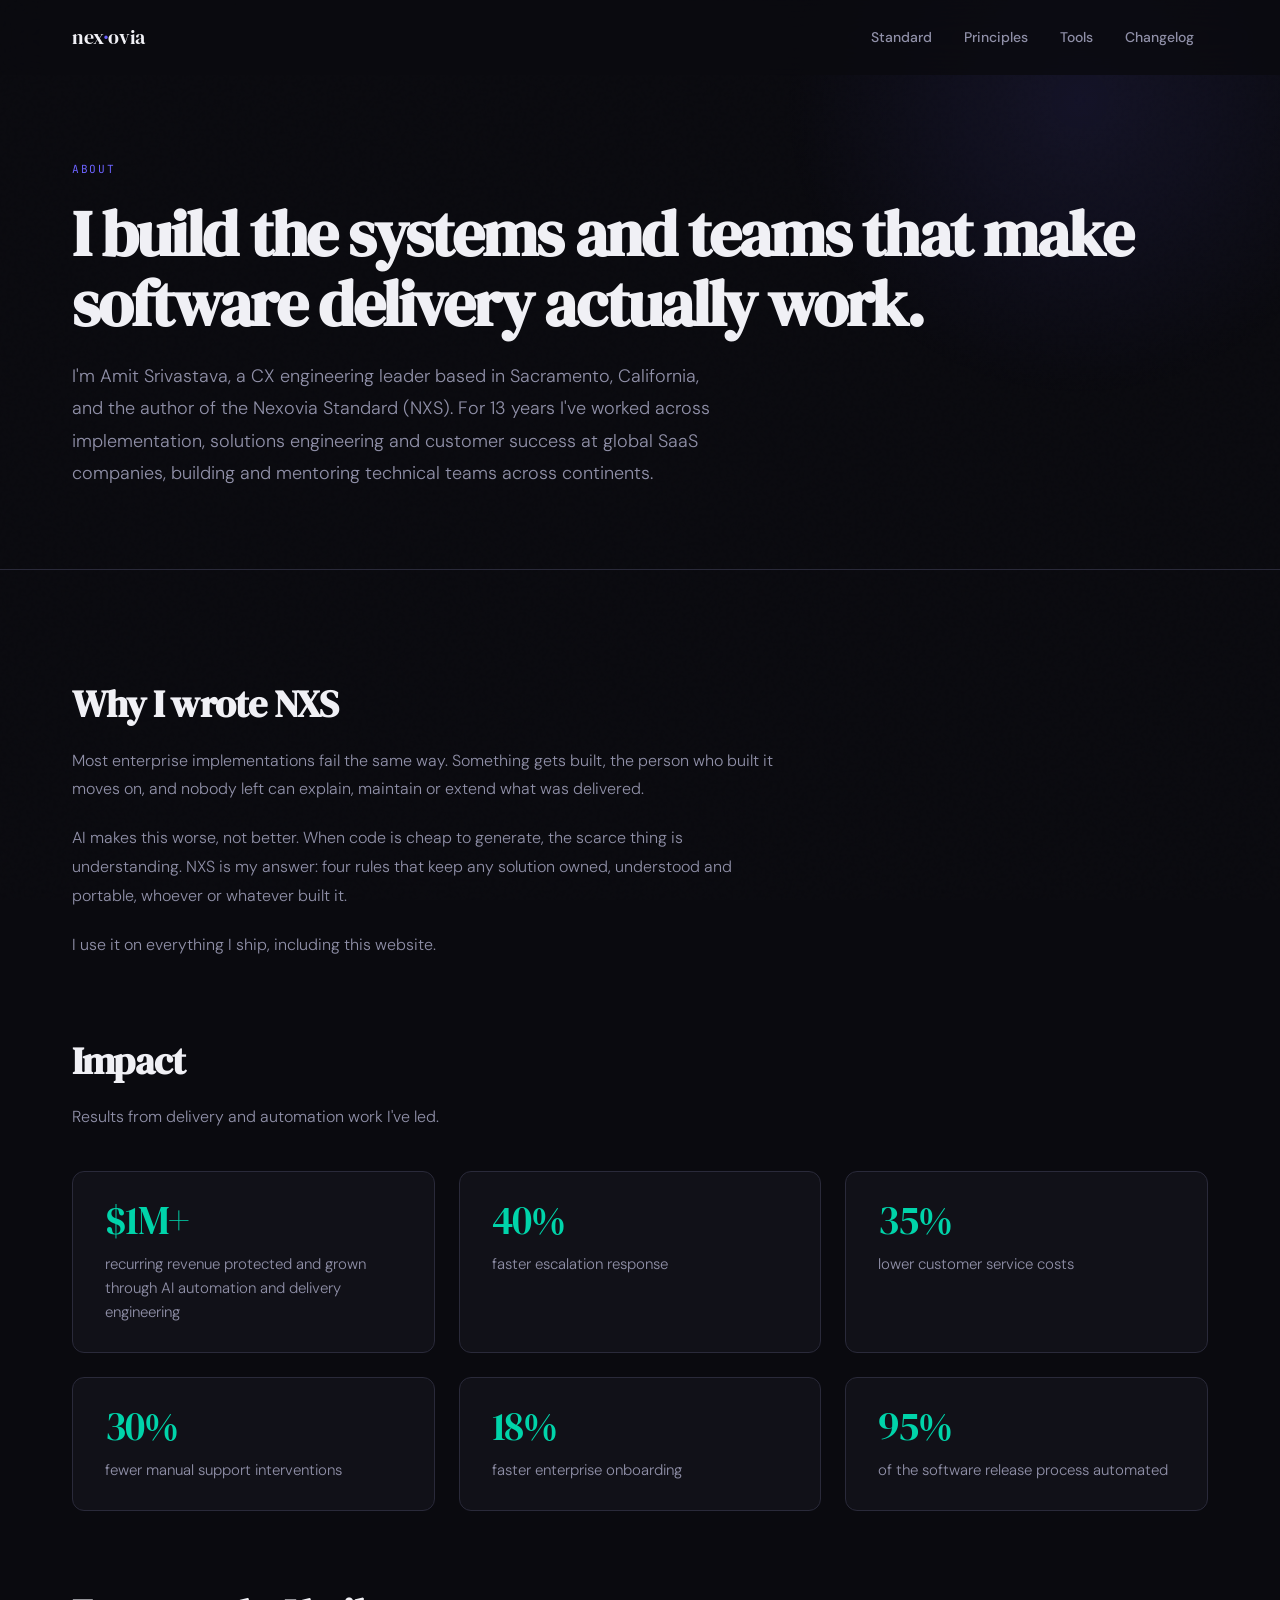
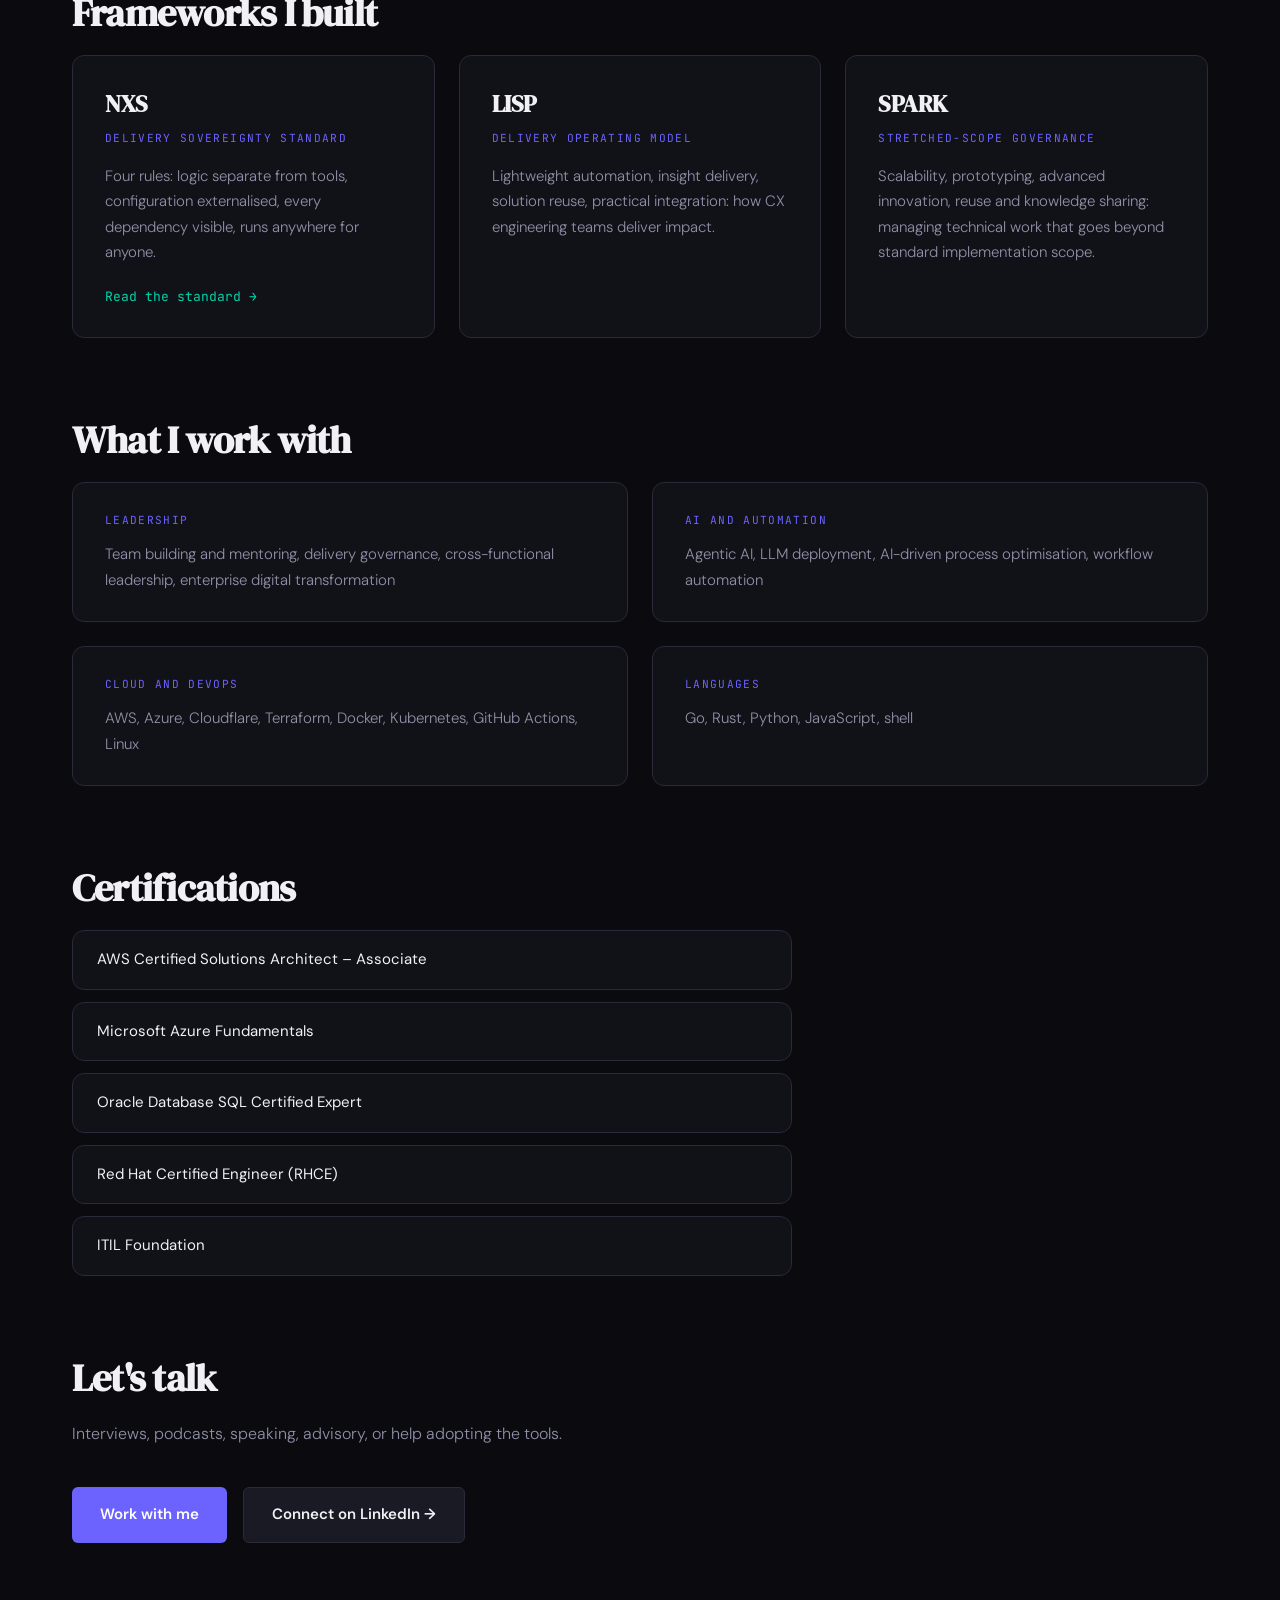
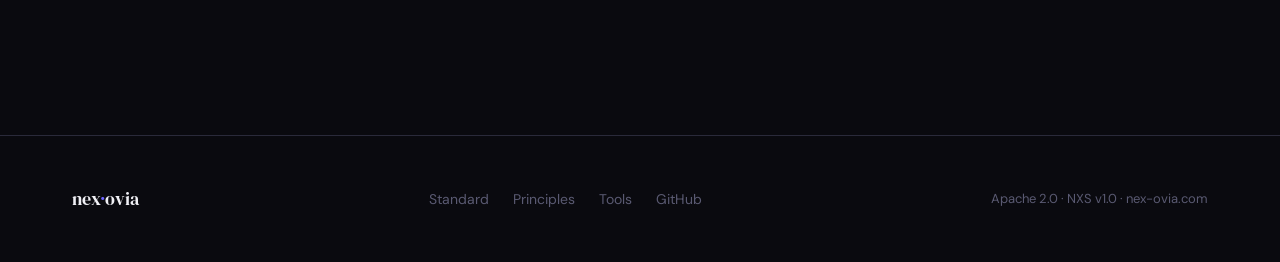
==== about/index.html @ f4bcc2b3 "site: add /about (story, impact, frameworks, skills, certifications)" ====
<!DOCTYPE html>
<html lang="en">
<head>
  <meta charset="UTF-8">
  <meta name="viewport" content="width=device-width, initial-scale=1.0">
  <title>About Amit Srivastava — Nexovia</title>
  <meta name="description" content="Amit Srivastava: CX engineering leader, author of the Nexovia Standard (NXS), building AI-driven delivery systems and open-source tools.">
  <link rel="preconnect" href="https://fonts.googleapis.com">
  <link href="https://fonts.googleapis.com/css2?family=DM+Serif+Display:ital@0;1&family=DM+Sans:opsz,wght@9..40,300;9..40,400;9..40,500;9..40,600&family=JetBrains+Mono:wght@400;500&display=swap" rel="stylesheet">
  <link rel="stylesheet" href="/site.css">
  <style>
    .about-prose {
      max-width: 720px;
      display: flex;
      flex-direction: column;
      gap: 1.25rem;
    }

    .about-prose p {
      color: var(--text-2);
      font-size: 1rem;
      line-height: 1.8;
      font-weight: 300;
    }

    .about-h2 {
      font-family: var(--font-display);
      font-size: clamp(1.75rem, 3vw, 2.5rem);
      letter-spacing: -0.02em;
      line-height: 1.15;
      margin-bottom: 1.25rem;
    }

    .about-note {
      color: var(--text-2);
      font-weight: 300;
      margin-bottom: 2.5rem;
    }

    .about-block {
      margin-bottom: 5rem;
    }

    .about-grid {
      display: grid;
      gap: 1.5rem;
    }

    .about-grid--3 { grid-template-columns: repeat(3, 1fr); }
    .about-grid--2 { grid-template-columns: repeat(2, 1fr); }

    .about-card {
      background: var(--surface);
      border: 1px solid var(--border);
      border-radius: var(--radius);
      padding: 1.75rem 2rem;
      transition: border-color 0.3s, transform 0.3s var(--ease);
    }

    .about-card:hover {
      transform: translateY(-3px);
      border-color: rgba(0, 212, 170, 0.5);
    }

    .about-stat-number {
      font-family: var(--font-display);
      font-size: 2.5rem;
      letter-spacing: -0.03em;
      color: var(--accent-2);
      line-height: 1;
      margin-bottom: 0.75rem;
    }

    .about-stat-label {
      color: var(--text-2);
      font-size: 0.9375rem;
      font-weight: 300;
      line-height: 1.6;
    }

    .about-card-name {
      font-family: var(--font-display);
      font-size: 1.5rem;
      letter-spacing: -0.02em;
      margin-bottom: 0.25rem;
    }

    .about-card-sub {
      font-family: var(--font-mono);
      font-size: 0.7rem;
      letter-spacing: 0.12em;
      text-transform: uppercase;
      color: var(--accent);
      margin-bottom: 1rem;
    }

    .about-card-body {
      color: var(--text-2);
      font-size: 0.9375rem;
      line-height: 1.7;
      font-weight: 300;
      margin-bottom: 1rem;
    }

    .about-card-link {
      font-family: var(--font-mono);
      font-size: 0.8125rem;
      color: var(--accent-2);
      text-decoration: none;
    }

    .about-card-link:hover { text-decoration: underline; }

    .about-skill-group {
      font-family: var(--font-mono);
      font-size: 0.7rem;
      letter-spacing: 0.12em;
      text-transform: uppercase;
      color: var(--accent);
      margin-bottom: 0.75rem;
    }

    .about-skill-items {
      color: var(--text-2);
      font-size: 0.9375rem;
      line-height: 1.7;
      font-weight: 300;
    }

    .about-certs {
      list-style: none;
      display: flex;
      flex-direction: column;
      gap: 0.75rem;
      max-width: 720px;
    }

    .about-certs li {
      background: var(--surface);
      border: 1px solid var(--border);
      border-radius: var(--radius);
      padding: 1rem 1.5rem;
      color: var(--text);
      font-size: 0.9375rem;
      font-weight: 400;
    }

    .about-cta-actions {
      display: flex;
      flex-wrap: wrap;
      gap: 1rem;
      margin-top: 2rem;
    }

    @media (max-width: 720px) {
      .about-grid--3,
      .about-grid--2 { grid-template-columns: 1fr; }
      .about-block { margin-bottom: 3.5rem; }
    }
  </style>
</head>
<body>
  <div id="nav-placeholder"></div>

  <div class="page-hero">
    <div class="page-hero-glow"></div>
    <div class="container">
      <p class="section-label animate-hero">About</p>
      <h1 class="animate-hero delay-1">I build the systems and teams that make software delivery actually work.</h1>
      <p class="page-hero-sub animate-hero delay-2">I'm Amit Srivastava, a CX engineering leader based in Sacramento, California, and the author of the Nexovia Standard (NXS). For 13 years I've worked across implementation, solutions engineering and customer success at global SaaS companies, building and mentoring technical teams across continents.</p>
    </div>
  </div>

  <section>
    <div class="container">

      <div class="about-block reveal">
        <h2 class="about-h2">Why I wrote NXS</h2>
        <div class="about-prose">
          <p>Most enterprise implementations fail the same way. Something gets built, the person who built it moves on, and nobody left can explain, maintain or extend what was delivered.</p>
          <p>AI makes this worse, not better. When code is cheap to generate, the scarce thing is understanding. NXS is my answer: four rules that keep any solution owned, understood and portable, whoever or whatever built it.</p>
          <p>I use it on everything I ship, including this website.</p>
        </div>
      </div>

      <div class="about-block">
        <h2 class="about-h2 reveal">Impact</h2>
        <p class="about-note reveal">Results from delivery and automation work I've led.</p>
        <div class="about-grid about-grid--3">
          <div class="about-card reveal">
            <div class="about-stat-number">$1M+</div>
            <p class="about-stat-label">recurring revenue protected and grown through AI automation and delivery engineering</p>
          </div>
          <div class="about-card reveal">
            <div class="about-stat-number">40%</div>
            <p class="about-stat-label">faster escalation response</p>
          </div>
          <div class="about-card reveal">
            <div class="about-stat-number">35%</div>
            <p class="about-stat-label">lower customer service costs</p>
          </div>
          <div class="about-card reveal">
            <div class="about-stat-number">30%</div>
            <p class="about-stat-label">fewer manual support interventions</p>
          </div>
          <div class="about-card reveal">
            <div class="about-stat-number">18%</div>
            <p class="about-stat-label">faster enterprise onboarding</p>
          </div>
          <div class="about-card reveal">
            <div class="about-stat-number">95%</div>
            <p class="about-stat-label">of the software release process automated</p>
          </div>
        </div>
      </div>

      <div class="about-block">
        <h2 class="about-h2 reveal">Frameworks I built</h2>
        <div class="about-grid about-grid--3">
          <div class="about-card reveal">
            <h3 class="about-card-name">NXS</h3>
            <p class="about-card-sub">Delivery sovereignty standard</p>
            <p class="about-card-body">Four rules: logic separate from tools, configuration externalised, every dependency visible, runs anywhere for anyone.</p>
            <a href="/standard" class="about-card-link">Read the standard →</a>
          </div>
          <div class="about-card reveal">
            <h3 class="about-card-name">LISP</h3>
            <p class="about-card-sub">Delivery operating model</p>
            <p class="about-card-body">Lightweight automation, insight delivery, solution reuse, practical integration: how CX engineering teams deliver impact.</p>
          </div>
          <div class="about-card reveal">
            <h3 class="about-card-name">SPARK</h3>
            <p class="about-card-sub">Stretched-scope governance</p>
            <p class="about-card-body">Scalability, prototyping, advanced innovation, reuse and knowledge sharing: managing technical work that goes beyond standard implementation scope.</p>
          </div>
        </div>
      </div>

      <div class="about-block">
        <h2 class="about-h2 reveal">What I work with</h2>
        <div class="about-grid about-grid--2">
          <div class="about-card reveal">
            <p class="about-skill-group">Leadership</p>
            <p class="about-skill-items">Team building and mentoring, delivery governance, cross-functional leadership, enterprise digital transformation</p>
          </div>
          <div class="about-card reveal">
            <p class="about-skill-group">AI and automation</p>
            <p class="about-skill-items">Agentic AI, LLM deployment, AI-driven process optimisation, workflow automation</p>
          </div>
          <div class="about-card reveal">
            <p class="about-skill-group">Cloud and DevOps</p>
            <p class="about-skill-items">AWS, Azure, Cloudflare, Terraform, Docker, Kubernetes, GitHub Actions, Linux</p>
          </div>
          <div class="about-card reveal">
            <p class="about-skill-group">Languages</p>
            <p class="about-skill-items">Go, Rust, Python, JavaScript, shell</p>
          </div>
        </div>
      </div>

      <div class="about-block">
        <h2 class="about-h2 reveal">Certifications</h2>
        <ul class="about-certs reveal">
          <li>AWS Certified Solutions Architect – Associate</li>
          <li>Microsoft Azure Fundamentals</li>
          <li>Oracle Database SQL Certified Expert</li>
          <li>Red Hat Certified Engineer (RHCE)</li>
          <li>ITIL Foundation</li>
        </ul>
      </div>

      <div class="about-block reveal">
        <h2 class="about-h2">Let's talk</h2>
        <p class="about-note">Interviews, podcasts, speaking, advisory, or help adopting the tools.</p>
        <div class="about-cta-actions">
          <a href="/work-with-me" class="btn btn-primary">Work with me</a>
          <a href="https://www.linkedin.com/in/srivastava-ami" class="btn btn-secondary" rel="noopener noreferrer" target="_blank">Connect on LinkedIn →</a>
        </div>
      </div>

    </div>
  </section>

  <div id="footer-placeholder"></div>
  <script src="/shared.js"></script>
</body>
</html>
---- site.css ----
/* site.css — generated from theme/theme.toml by build_css node */

:root {
  --bg:             #0a0a0f;
  --surface:        #111118;
  --surface-raised: #1a1a24;
  --border:         #2a2a3a;
  --accent:         #6c63ff;
  --accent-2:       #00d4aa;
  --accent-warm:    #ff6b6b;
  --text:           #f0f0f5;
  --text-2:         #9090a8;
  --text-muted:     #5a5a72;
  --font-display:   'DM Serif Display', Georgia, serif;
  --font-body:      'DM Sans', system-ui, sans-serif;
  --font-mono:      'JetBrains Mono', monospace;
  --ease:           cubic-bezier(0.16, 1, 0.3, 1);
  --section:        7rem;
  --radius:         0.75rem;
  --radius-sm:      0.375rem;
}

*, *::before, *::after { box-sizing: border-box; margin: 0; padding: 0; }
html { scroll-behavior: smooth; }

body {
  background: var(--bg);
  color: var(--text);
  font-family: var(--font-body);
  font-size: 1rem;
  line-height: 1.7;
  overflow-x: hidden;
}

body::before {
  content: '';
  position: fixed;
  inset: 0;
  background-image: url("data:image/svg+xml,%3Csvg viewBox='0 0 256 256' xmlns='http://www.w3.org/2000/svg'%3E%3Cfilter id='noise'%3E%3CfeTurbulence type='fractalNoise' baseFrequency='0.9' numOctaves='4' stitchTiles='stitch'/%3E%3C/filter%3E%3Crect width='100%25' height='100%25' filter='url(%23noise)' opacity='0.035'/%3E%3C/svg%3E");
  pointer-events: none;
  z-index: 0;
  opacity: 0.4;
}

.container { max-width: 1200px; margin: 0 auto; padding: 0 2rem; position: relative; z-index: 1; }

/* Nav */
nav {
  position: fixed; top: 0; left: 0; right: 0; z-index: 100;
  padding: 1.25rem 0;
  background: rgba(10, 10, 15, 0.8);
  backdrop-filter: blur(20px);
  border-bottom: 1px solid transparent;
  transition: border-color 0.3s var(--ease);
}
nav.scrolled { border-color: var(--border); }
nav .container { display: flex; align-items: center; justify-content: space-between; gap: 2rem; }
.nav-logo { font-family: var(--font-display); font-size: 1.25rem; color: var(--text); text-decoration: none; letter-spacing: -0.02em; }
.nav-logo span { color: var(--accent); }
.nav-links { display: flex; align-items: center; gap: 0.25rem; list-style: none; }
.nav-links a { color: var(--text-2); text-decoration: none; font-size: 0.875rem; font-weight: 500; padding: 0.5rem 0.875rem; border-radius: var(--radius-sm); transition: color 0.2s, background 0.2s; }
.nav-links a:hover { color: var(--text); background: var(--surface-raised); }
.nav-links .highlight a { color: var(--bg); background: var(--accent); font-weight: 600; }
.nav-links .highlight a:hover { background: #7d75ff; color: var(--bg); }
.nav-links .active a { color: var(--accent); }

/* Page hero */
.page-hero {
  padding: 10rem 0 5rem;
  border-bottom: 1px solid var(--border);
  position: relative;
  overflow: hidden;
}
.page-hero-glow {
  position: absolute;
  width: 600px; height: 600px; border-radius: 50%;
  background: radial-gradient(circle, rgba(108, 99, 255, 0.1) 0%, transparent 70%);
  top: -200px; right: -100px; pointer-events: none;
}
.page-eyebrow {
  display: inline-flex; align-items: center; gap: 0.5rem;
  font-family: var(--font-mono); font-size: 0.75rem; color: var(--accent-2);
  letter-spacing: 0.1em; text-transform: uppercase; margin-bottom: 1.5rem;
  padding: 0.375rem 0.875rem; border: 1px solid rgba(0, 212, 170, 0.2);
  border-radius: 100px; background: rgba(0, 212, 170, 0.05);
}
.page-hero h1 { font-family: var(--font-display); font-size: clamp(2.5rem, 5vw, 4rem); line-height: 1.1; letter-spacing: -0.03em; margin-bottom: 1.25rem; }
.page-hero-sub { font-size: 1.125rem; color: var(--text-2); max-width: 640px; line-height: 1.8; font-weight: 300; }

/* Sections */
section { padding: var(--section) 0; position: relative; }
.section-label { font-family: var(--font-mono); font-size: 0.7rem; letter-spacing: 0.15em; text-transform: uppercase; color: var(--accent); margin-bottom: 1.25rem; }
.section-title { font-family: var(--font-display); font-size: clamp(2rem, 4vw, 3rem); line-height: 1.15; letter-spacing: -0.02em; margin-bottom: 1.5rem; }
.section-body { color: var(--text-2); font-size: 1.0625rem; max-width: 680px; line-height: 1.8; font-weight: 300; }

/* Buttons */
.btn { display: inline-flex; align-items: center; gap: 0.5rem; padding: 0.875rem 1.75rem; border-radius: var(--radius-sm); font-weight: 600; font-size: 0.9375rem; text-decoration: none; transition: all 0.2s var(--ease); cursor: pointer; border: none; }
.btn-primary { background: var(--accent); color: #fff; }
.btn-primary:hover { background: #7d75ff; transform: translateY(-2px); box-shadow: 0 8px 24px rgba(108, 99, 255, 0.35); }
.btn-secondary { background: var(--surface-raised); color: var(--text); border: 1px solid var(--border); }
.btn-secondary:hover { border-color: var(--accent); color: var(--accent); transform: translateY(-2px); }

/* Cards */
.card { background: var(--surface); border: 1px solid var(--border); border-radius: var(--radius); padding: 2.5rem; transition: border-color 0.3s, transform 0.3s var(--ease); }
.card:hover { border-color: rgba(108, 99, 255, 0.4); transform: translateY(-3px); }
.card-label { font-family: var(--font-mono); font-size: 0.65rem; letter-spacing: 0.15em; text-transform: uppercase; color: var(--accent); margin-bottom: 1rem; display: block; }
.card-title { font-family: var(--font-display); font-size: 1.375rem; margin-bottom: 0.875rem; letter-spacing: -0.01em; }
.card-body { color: var(--text-2); font-size: 0.9375rem; line-height: 1.75; font-weight: 300; }

/* Code blocks */
.code-block { background: #0d0d14; border: 1px solid var(--border); border-radius: var(--radius-sm); padding: 1.25rem 1.5rem; margin-top: 1rem; overflow-x: auto; }
.code-label { font-family: var(--font-mono); font-size: 0.65rem; letter-spacing: 0.12em; text-transform: uppercase; margin-bottom: 0.75rem; }
.code-label.wrong { color: var(--accent-warm); }
.code-label.right { color: var(--accent-2); }
.code-block code { font-family: var(--font-mono); font-size: 0.8125rem; line-height: 1.7; color: var(--text-2); white-space: pre; }

/* Status badges */
.status { display: inline-flex; align-items: center; gap: 0.375rem; font-family: var(--font-mono); font-size: 0.65rem; letter-spacing: 0.1em; text-transform: uppercase; padding: 0.3rem 0.75rem; border-radius: 100px; }
.status-available { background: rgba(0, 212, 170, 0.1); color: var(--accent-2); border: 1px solid rgba(0, 212, 170, 0.25); }
.status-available::before { content: '●'; font-size: 0.5rem; }
.status-development { background: rgba(108, 99, 255, 0.1); color: var(--accent); border: 1px solid rgba(108, 99, 255, 0.25); }
.status-development::before { content: '●'; font-size: 0.5rem; animation: blink 1.5s ease infinite; }
.status-planned { background: rgba(90, 90, 114, 0.2); color: var(--text-muted); border: 1px solid var(--border); }
.status-planned::before { content: '○'; font-size: 0.5rem; }
@keyframes blink { 0%, 100% { opacity: 1; } 50% { opacity: 0.3; } }

/* Footer */
footer { border-top: 1px solid var(--border); padding: 3rem 0; }
.footer-inner { display: flex; align-items: center; justify-content: space-between; gap: 2rem; flex-wrap: wrap; }
.footer-logo { font-family: var(--font-display); font-size: 1.125rem; color: var(--text); }
.footer-logo span { color: var(--accent); }
.footer-links { display: flex; gap: 1.5rem; list-style: none; }
.footer-links a { color: var(--text-muted); text-decoration: none; font-size: 0.875rem; transition: color 0.2s; }
.footer-links a:hover { color: var(--text); }
.footer-copy { color: var(--text-muted); font-size: 0.8125rem; }

/* Animations */
@keyframes fadeUp { from { opacity: 0; transform: translateY(24px); } to { opacity: 1; transform: translateY(0); } }
@keyframes fadeIn { from { opacity: 0; } to { opacity: 1; } }
.reveal { opacity: 0; transform: translateY(20px); transition: opacity 0.7s var(--ease), transform 0.7s var(--ease); }
.reveal.visible { opacity: 1; transform: translateY(0); }
.animate-hero { animation: fadeUp 0.8s var(--ease) both; }
.delay-1 { animation-delay: 0.1s; }
.delay-2 { animation-delay: 0.2s; }
.delay-3 { animation-delay: 0.3s; }

/* Shared nav script output */
@media (max-width: 768px) {
  :root { --section: 4rem; }
  .nav-links { display: none; }
}

/* Mobile overflow fixes (nxsite): keep every page within the viewport at 390px. */
.page-hero { overflow: hidden; }
.footer-links { flex-wrap: wrap; gap: 0.75rem 1.5rem; }
.code-block { max-width: 100%; }
.code-block pre, .code-block code { white-space: pre-wrap; word-break: break-word; }
html, body { overflow-x: clip; }
.metrics-table { display: block; max-width: 100%; overflow-x: auto; }
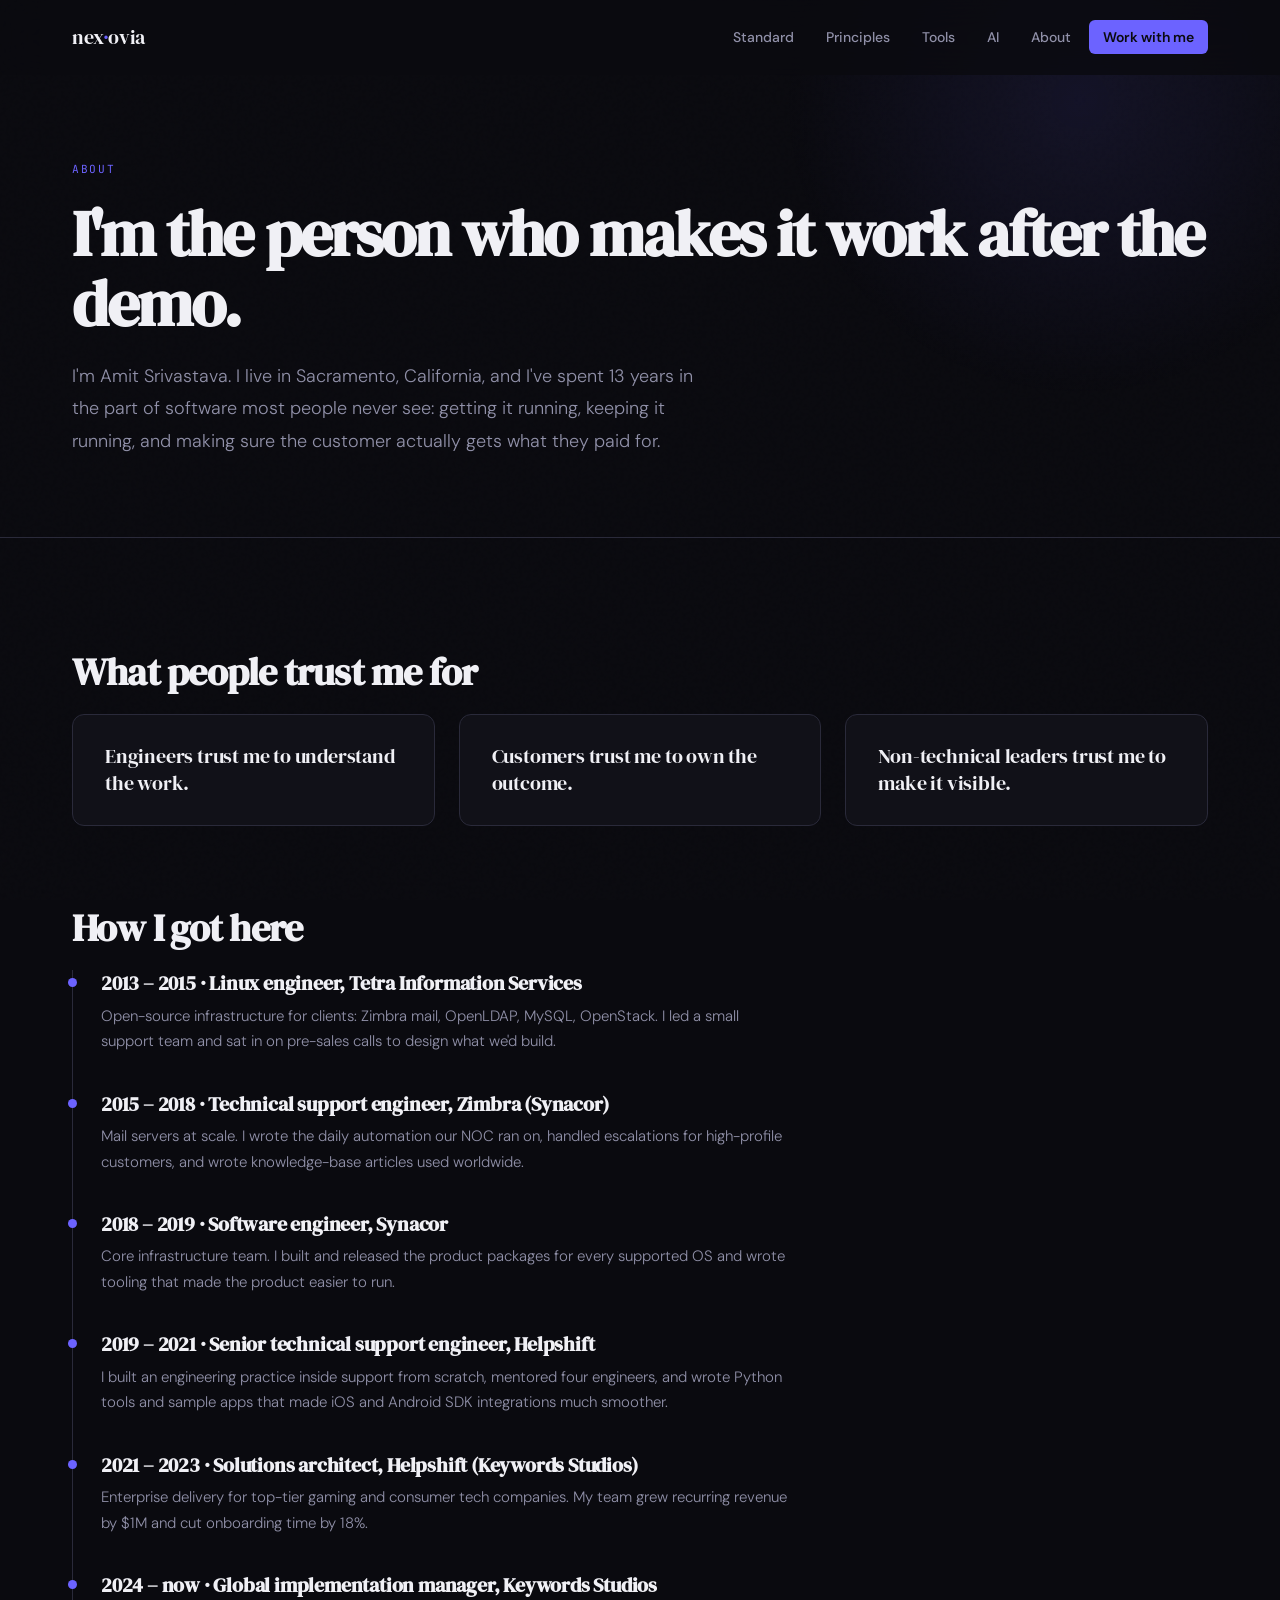
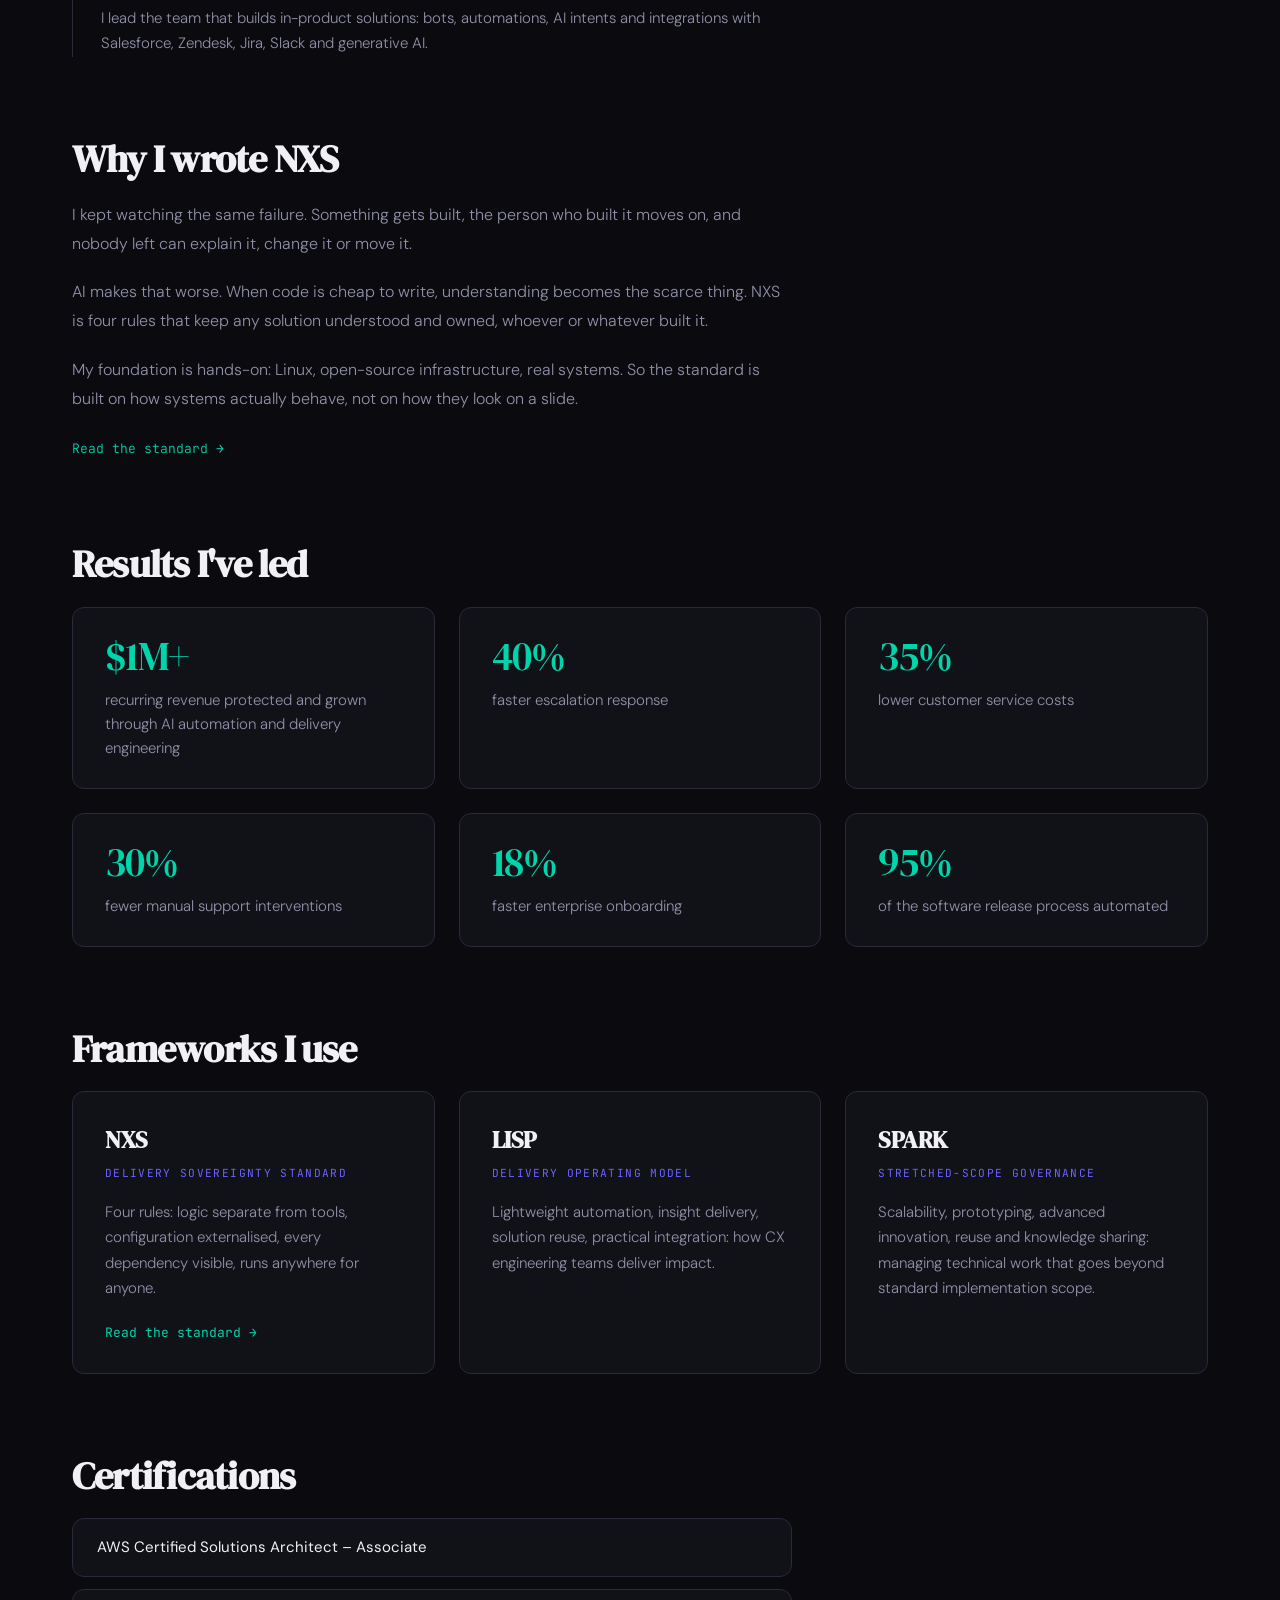
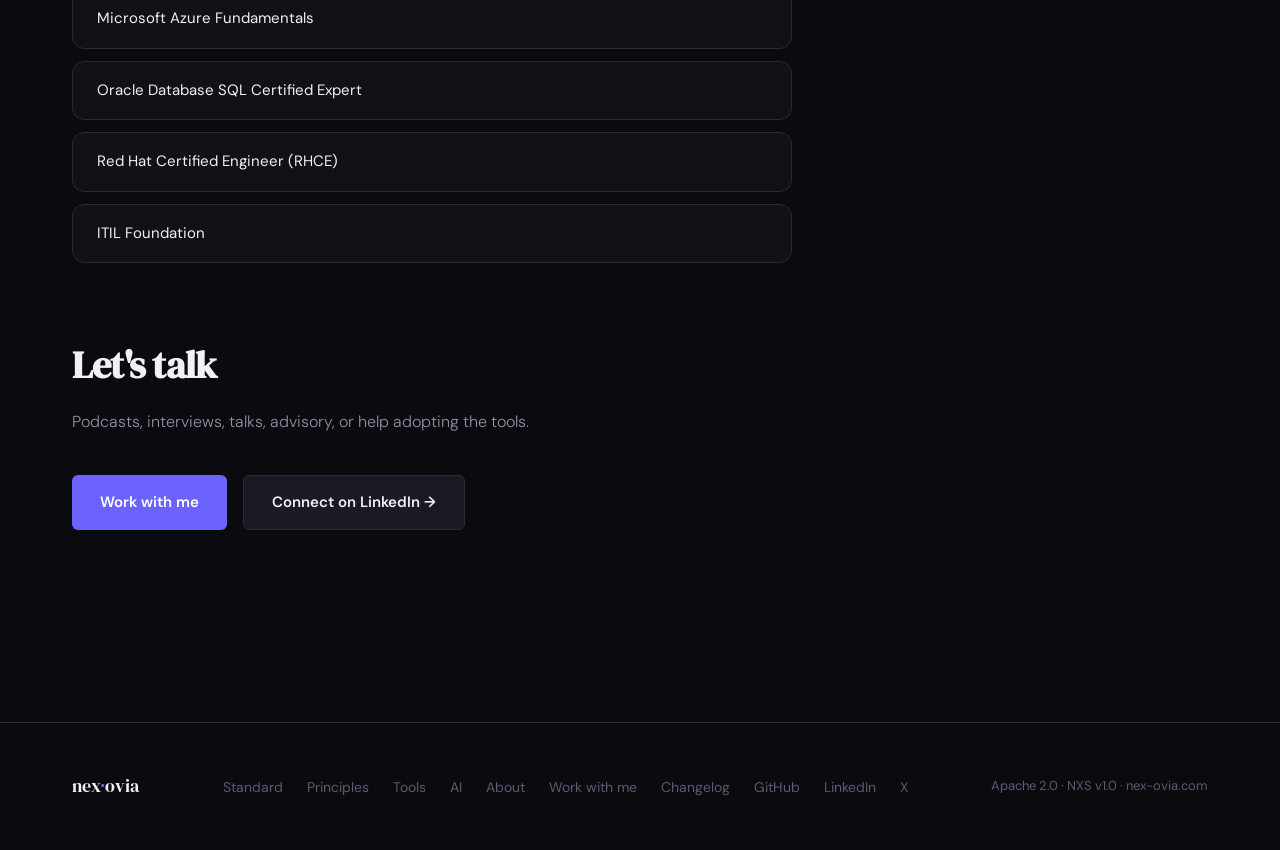
==== commit 076ae977: "content: humanized home, about (real career timeline), work-with-me, /ai; X profile in sameAs and fo" ====
--- a/about/index.html
+++ b/about/index.html
@@ -47,7 +47,6 @@
     }
 
     .about-grid--3 { grid-template-columns: repeat(3, 1fr); }
-    .about-grid--2 { grid-template-columns: repeat(2, 1fr); }
 
     .about-card {
       background: var(--surface);
@@ -111,16 +110,48 @@
 
     .about-card-link:hover { text-decoration: underline; }
 
-    .about-skill-group {
-      font-family: var(--font-mono);
-      font-size: 0.7rem;
-      letter-spacing: 0.12em;
-      text-transform: uppercase;
-      color: var(--accent);
-      margin-bottom: 0.75rem;
-    }
-
-    .about-skill-items {
+    .about-trust-title {
+      font-family: var(--font-display);
+      font-size: 1.25rem;
+      letter-spacing: -0.01em;
+      line-height: 1.35;
+    }
+
+    .about-timeline {
+      list-style: none;
+      max-width: 720px;
+      border-left: 1px solid var(--border);
+      padding-left: 1.75rem;
+      display: flex;
+      flex-direction: column;
+      gap: 2.25rem;
+    }
+
+    .about-step {
+      position: relative;
+      overflow-wrap: anywhere;
+    }
+
+    .about-step::before {
+      content: "";
+      position: absolute;
+      left: calc(-1.75rem - 5px);
+      top: 0.5rem;
+      width: 9px;
+      height: 9px;
+      border-radius: 50%;
+      background: var(--accent);
+    }
+
+    .about-step-title {
+      font-family: var(--font-display);
+      font-size: 1.25rem;
+      letter-spacing: -0.01em;
+      line-height: 1.35;
+      margin-bottom: 0.4rem;
+    }
+
+    .about-step-body {
       color: var(--text-2);
       font-size: 0.9375rem;
       line-height: 1.7;
@@ -153,8 +184,7 @@
     }
 
     @media (max-width: 720px) {
-      .about-grid--3,
-      .about-grid--2 { grid-template-columns: 1fr; }
+      .about-grid--3 { grid-template-columns: 1fr; }
       .about-block { margin-bottom: 3.5rem; }
     }
   </style>
@@ -166,26 +196,71 @@
     <div class="page-hero-glow"></div>
     <div class="container">
       <p class="section-label animate-hero">About</p>
-      <h1 class="animate-hero delay-1">I build the systems and teams that make software delivery actually work.</h1>
-      <p class="page-hero-sub animate-hero delay-2">I'm Amit Srivastava, a CX engineering leader based in Sacramento, California, and the author of the Nexovia Standard (NXS). For 13 years I've worked across implementation, solutions engineering and customer success at global SaaS companies, building and mentoring technical teams across continents.</p>
+      <h1 class="animate-hero delay-1">I'm the person who makes it work after the demo.</h1>
+      <p class="page-hero-sub animate-hero delay-2">I'm Amit Srivastava. I live in Sacramento, California, and I've spent 13 years in the part of software most people never see: getting it running, keeping it running, and making sure the customer actually gets what they paid for.</p>
     </div>
   </div>
 
   <section>
     <div class="container">
 
-      <div class="about-block reveal">
-        <h2 class="about-h2">Why I wrote NXS</h2>
-        <div class="about-prose">
-          <p>Most enterprise implementations fail the same way. Something gets built, the person who built it moves on, and nobody left can explain, maintain or extend what was delivered.</p>
-          <p>AI makes this worse, not better. When code is cheap to generate, the scarce thing is understanding. NXS is my answer: four rules that keep any solution owned, understood and portable, whoever or whatever built it.</p>
-          <p>I use it on everything I ship, including this website.</p>
-        </div>
-      </div>
-
-      <div class="about-block">
-        <h2 class="about-h2 reveal">Impact</h2>
-        <p class="about-note reveal">Results from delivery and automation work I've led.</p>
+      <div class="about-block">
+        <h2 class="about-h2 reveal">What people trust me for</h2>
+        <div class="about-grid about-grid--3">
+          <div class="about-card reveal">
+            <p class="about-trust-title">Engineers trust me to understand the work.</p>
+          </div>
+          <div class="about-card reveal">
+            <p class="about-trust-title">Customers trust me to own the outcome.</p>
+          </div>
+          <div class="about-card reveal">
+            <p class="about-trust-title">Non-technical leaders trust me to make it visible.</p>
+          </div>
+        </div>
+      </div>
+
+      <div class="about-block">
+        <h2 class="about-h2 reveal">How I got here</h2>
+        <ol class="about-timeline">
+          <li class="about-step reveal">
+            <h3 class="about-step-title">2013 – 2015 · Linux engineer, Tetra Information Services</h3>
+            <p class="about-step-body">Open-source infrastructure for clients: Zimbra mail, OpenLDAP, MySQL, OpenStack. I led a small support team and sat in on pre-sales calls to design what we'd build.</p>
+          </li>
+          <li class="about-step reveal">
+            <h3 class="about-step-title">2015 – 2018 · Technical support engineer, Zimbra (Synacor)</h3>
+            <p class="about-step-body">Mail servers at scale. I wrote the daily automation our NOC ran on, handled escalations for high-profile customers, and wrote knowledge-base articles used worldwide.</p>
+          </li>
+          <li class="about-step reveal">
+            <h3 class="about-step-title">2018 – 2019 · Software engineer, Synacor</h3>
+            <p class="about-step-body">Core infrastructure team. I built and released the product packages for every supported OS and wrote tooling that made the product easier to run.</p>
+          </li>
+          <li class="about-step reveal">
+            <h3 class="about-step-title">2019 – 2021 · Senior technical support engineer, Helpshift</h3>
+            <p class="about-step-body">I built an engineering practice inside support from scratch, mentored four engineers, and wrote Python tools and sample apps that made iOS and Android SDK integrations much smoother.</p>
+          </li>
+          <li class="about-step reveal">
+            <h3 class="about-step-title">2021 – 2023 · Solutions architect, Helpshift (Keywords Studios)</h3>
+            <p class="about-step-body">Enterprise delivery for top-tier gaming and consumer tech companies. My team grew recurring revenue by $1M and cut onboarding time by 18%.</p>
+          </li>
+          <li class="about-step reveal">
+            <h3 class="about-step-title">2024 – now · Global implementation manager, Keywords Studios</h3>
+            <p class="about-step-body">I lead the team that builds in-product solutions: bots, automations, AI intents and integrations with Salesforce, Zendesk, Jira, Slack and generative AI.</p>
+          </li>
+        </ol>
+      </div>
+
+      <div class="about-block">
+        <h2 class="about-h2 reveal">Why I wrote NXS</h2>
+        <div class="about-prose reveal">
+          <p>I kept watching the same failure. Something gets built, the person who built it moves on, and nobody left can explain it, change it or move it.</p>
+          <p>AI makes that worse. When code is cheap to write, understanding becomes the scarce thing. NXS is four rules that keep any solution understood and owned, whoever or whatever built it.</p>
+          <p>My foundation is hands-on: Linux, open-source infrastructure, real systems. So the standard is built on how systems actually behave, not on how they look on a slide.</p>
+          <p><a href="/standard" class="about-card-link">Read the standard →</a></p>
+        </div>
+      </div>
+
+      <div class="about-block">
+        <h2 class="about-h2 reveal">Results I've led</h2>
         <div class="about-grid about-grid--3">
           <div class="about-card reveal">
             <div class="about-stat-number">$1M+</div>
@@ -215,7 +290,7 @@
       </div>
 
       <div class="about-block">
-        <h2 class="about-h2 reveal">Frameworks I built</h2>
+        <h2 class="about-h2 reveal">Frameworks I use</h2>
         <div class="about-grid about-grid--3">
           <div class="about-card reveal">
             <h3 class="about-card-name">NXS</h3>
@@ -232,28 +307,6 @@
             <h3 class="about-card-name">SPARK</h3>
             <p class="about-card-sub">Stretched-scope governance</p>
             <p class="about-card-body">Scalability, prototyping, advanced innovation, reuse and knowledge sharing: managing technical work that goes beyond standard implementation scope.</p>
-          </div>
-        </div>
-      </div>
-
-      <div class="about-block">
-        <h2 class="about-h2 reveal">What I work with</h2>
-        <div class="about-grid about-grid--2">
-          <div class="about-card reveal">
-            <p class="about-skill-group">Leadership</p>
-            <p class="about-skill-items">Team building and mentoring, delivery governance, cross-functional leadership, enterprise digital transformation</p>
-          </div>
-          <div class="about-card reveal">
-            <p class="about-skill-group">AI and automation</p>
-            <p class="about-skill-items">Agentic AI, LLM deployment, AI-driven process optimisation, workflow automation</p>
-          </div>
-          <div class="about-card reveal">
-            <p class="about-skill-group">Cloud and DevOps</p>
-            <p class="about-skill-items">AWS, Azure, Cloudflare, Terraform, Docker, Kubernetes, GitHub Actions, Linux</p>
-          </div>
-          <div class="about-card reveal">
-            <p class="about-skill-group">Languages</p>
-            <p class="about-skill-items">Go, Rust, Python, JavaScript, shell</p>
           </div>
         </div>
       </div>
@@ -271,7 +324,7 @@
 
       <div class="about-block reveal">
         <h2 class="about-h2">Let's talk</h2>
-        <p class="about-note">Interviews, podcasts, speaking, advisory, or help adopting the tools.</p>
+        <p class="about-note">Podcasts, interviews, talks, advisory, or help adopting the tools.</p>
         <div class="about-cta-actions">
           <a href="/work-with-me" class="btn btn-primary">Work with me</a>
           <a href="https://www.linkedin.com/in/srivastava-ami" class="btn btn-secondary" rel="noopener noreferrer" target="_blank">Connect on LinkedIn →</a>
--- a/site.css
+++ b/site.css
@@ -55,7 +55,7 @@
 }
 nav.scrolled { border-color: var(--border); }
 nav .container { display: flex; align-items: center; justify-content: space-between; gap: 2rem; }
-.nav-logo { font-family: var(--font-display); font-size: 1.25rem; color: var(--text); text-decoration: none; letter-spacing: -0.02em; }
+.nav-logo { display: flex; align-items: center; gap: 0.6rem; font-family: var(--font-display); font-size: 1.25rem; color: var(--text); text-decoration: none; letter-spacing: -0.02em; }
 .nav-logo span { color: var(--accent); }
 .nav-links { display: flex; align-items: center; gap: 0.25rem; list-style: none; }
 .nav-links a { color: var(--text-2); text-decoration: none; font-size: 0.875rem; font-weight: 500; padding: 0.5rem 0.875rem; border-radius: var(--radius-sm); transition: color 0.2s, background 0.2s; }
@@ -63,6 +63,8 @@
 .nav-links .highlight a { color: var(--bg); background: var(--accent); font-weight: 600; }
 .nav-links .highlight a:hover { background: #7d75ff; color: var(--bg); }
 .nav-links .active a { color: var(--accent); }
+.nav-links .highlight.active a { color: var(--bg); }
+.nav-logo .nav-word { color: inherit; }
 
 /* Page hero */
 .page-hero {
@@ -147,7 +149,16 @@
 /* Shared nav script output */
 @media (max-width: 768px) {
   :root { --section: 4rem; }
-  .nav-links { display: none; }
+}
+
+/* Mobile nav (no JS): logo on row 1, links on a full-width scrollable row 2. */
+@media (max-width: 720px) {
+  nav .container { flex-wrap: wrap; row-gap: 0.5rem; }
+  .nav-links { width: 100%; min-width: 0; gap: 0; overflow-x: auto; white-space: nowrap; scrollbar-width: none; }
+  .nav-links::-webkit-scrollbar { display: none; }
+  .nav-links li { flex-shrink: 0; }
+  .nav-links .highlight { order: -1; }
+  .nav-links a { padding: 0.5rem 0.625rem; font-size: 0.8125rem; }
 }
 
 /* Mobile overflow fixes (nxsite): keep every page within the viewport at 390px. */
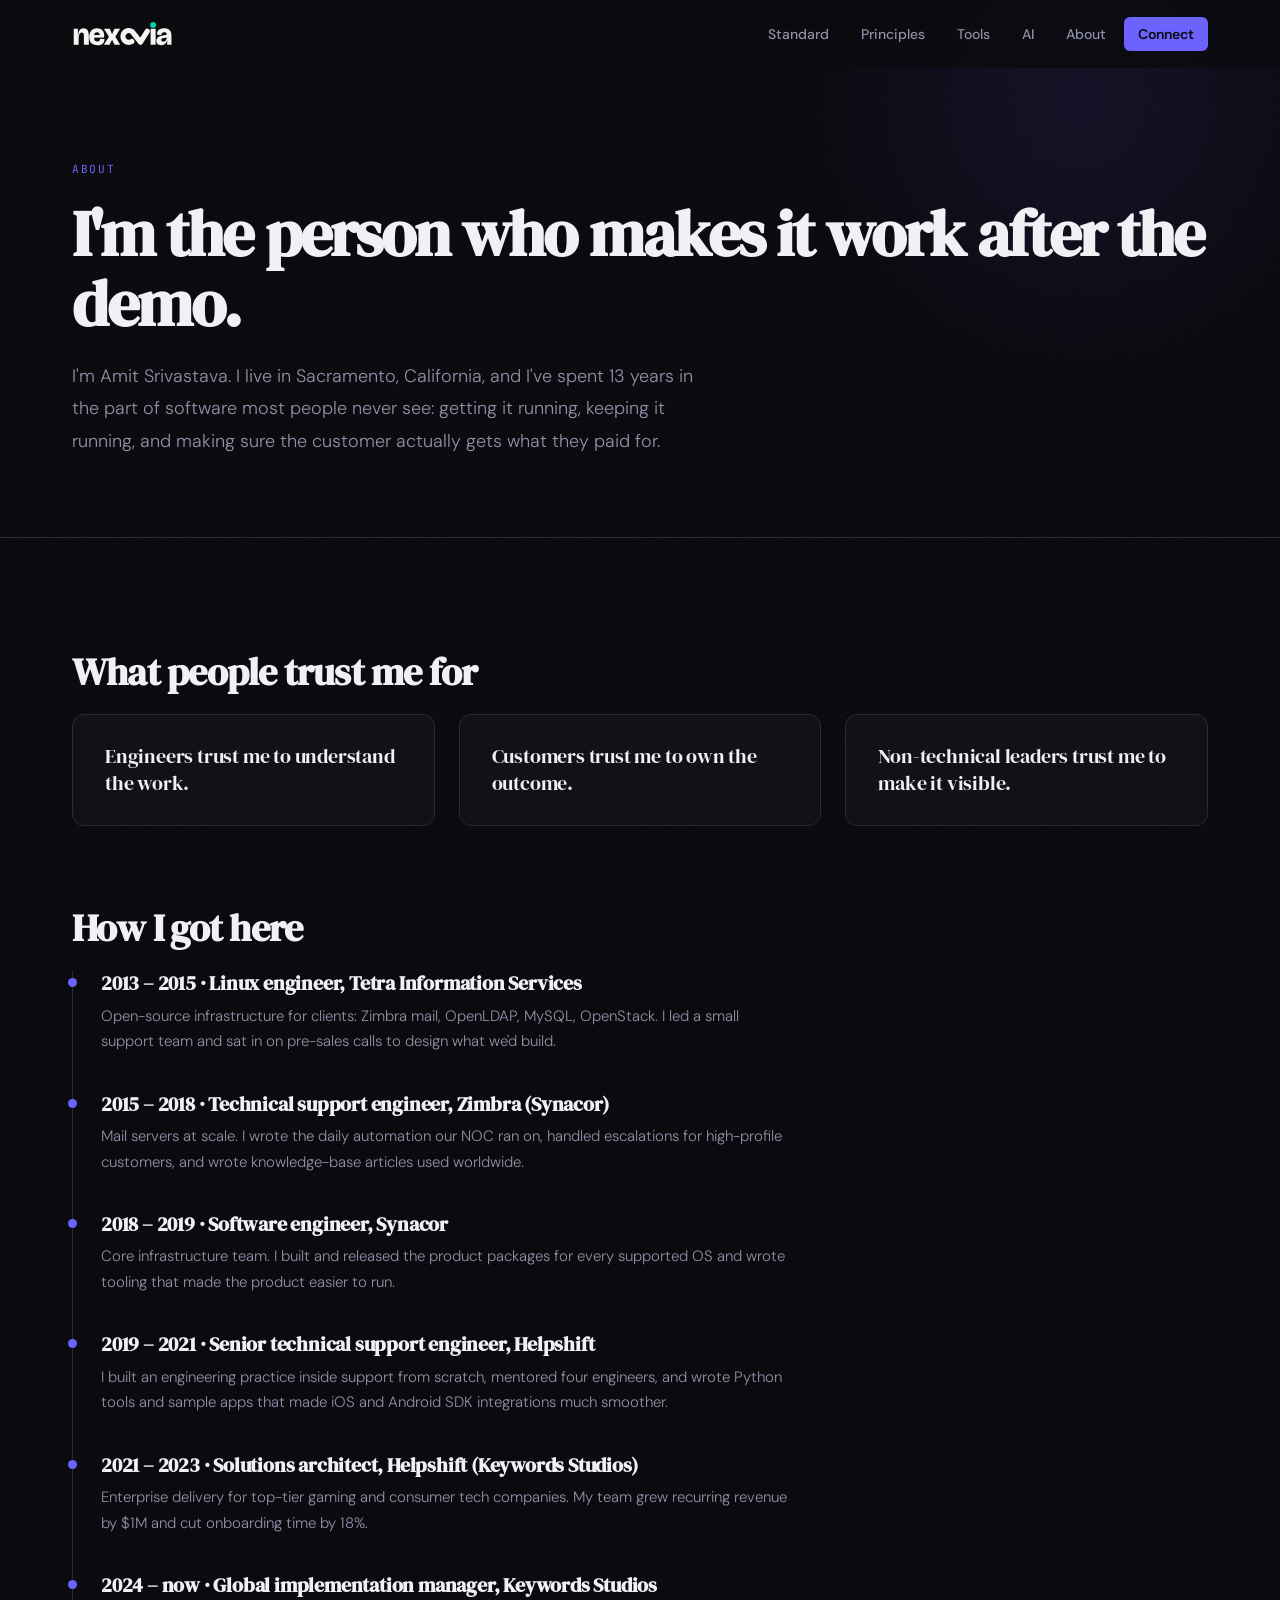
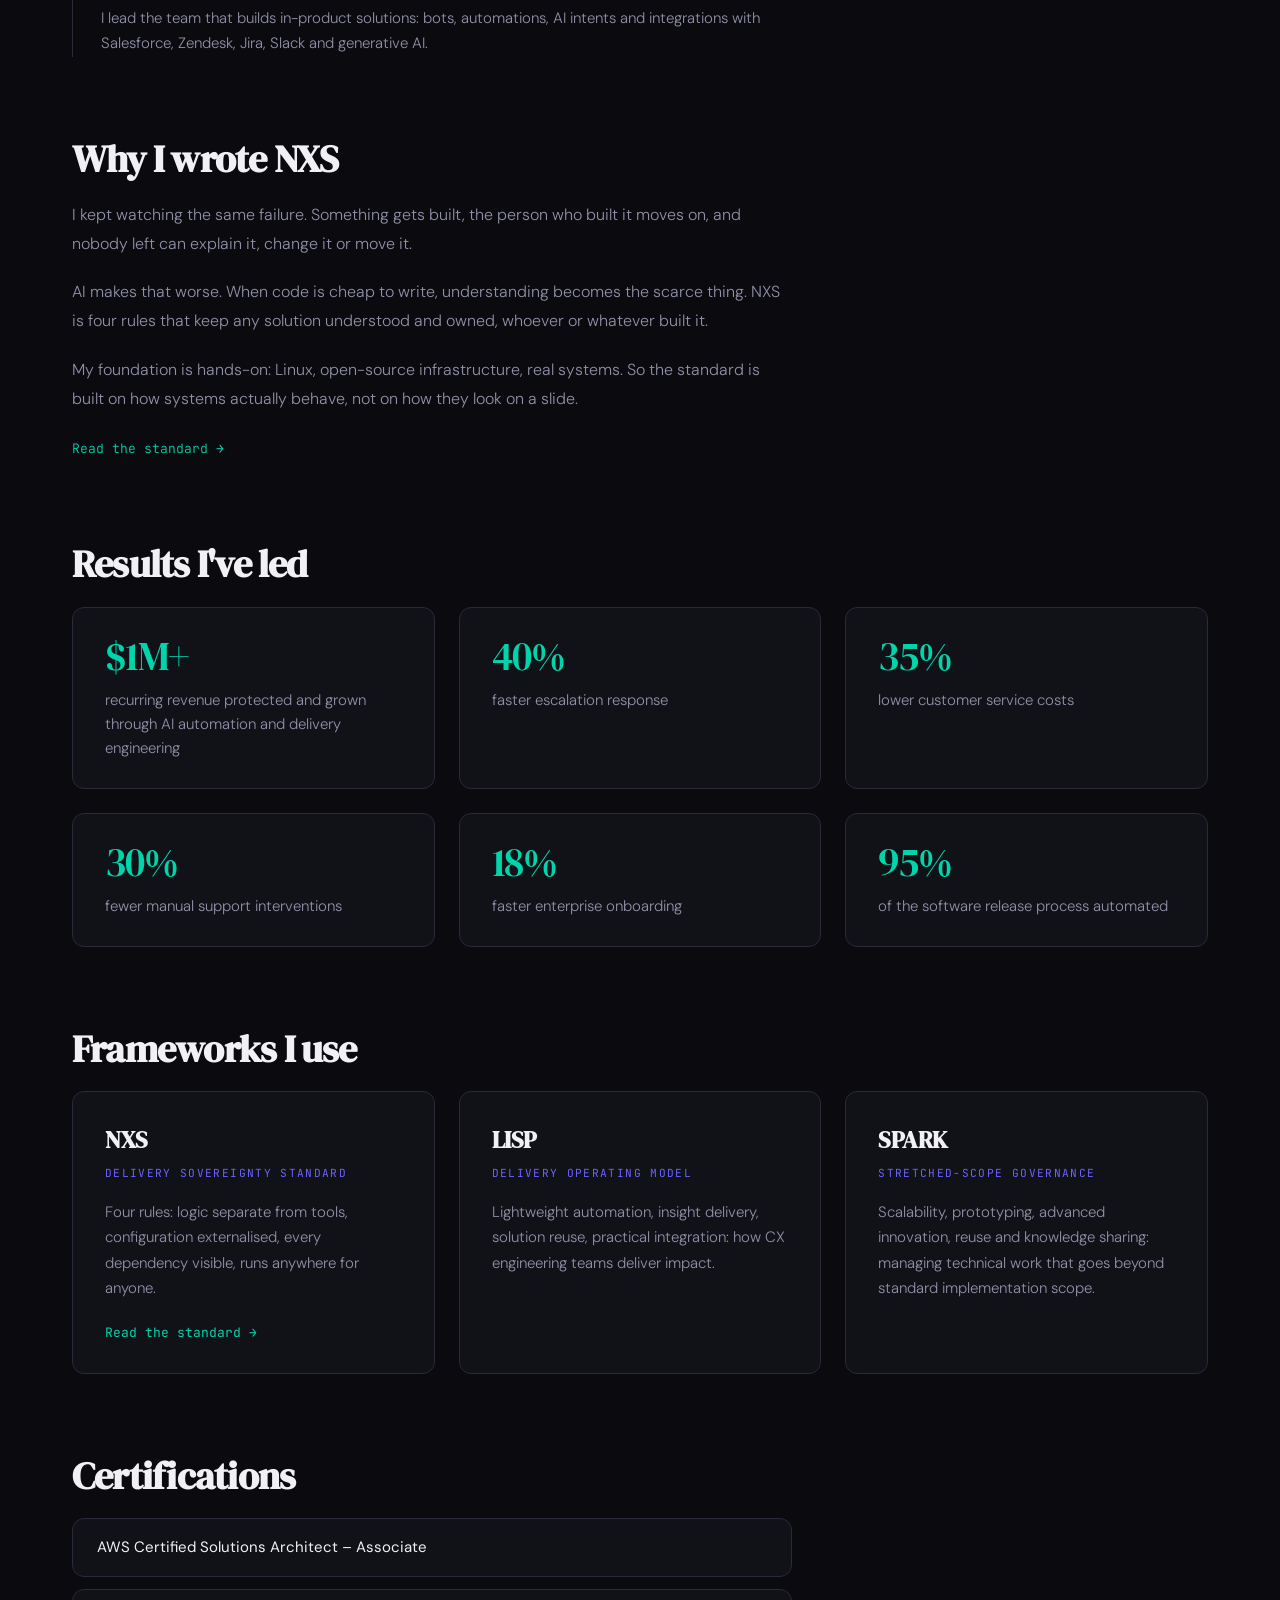
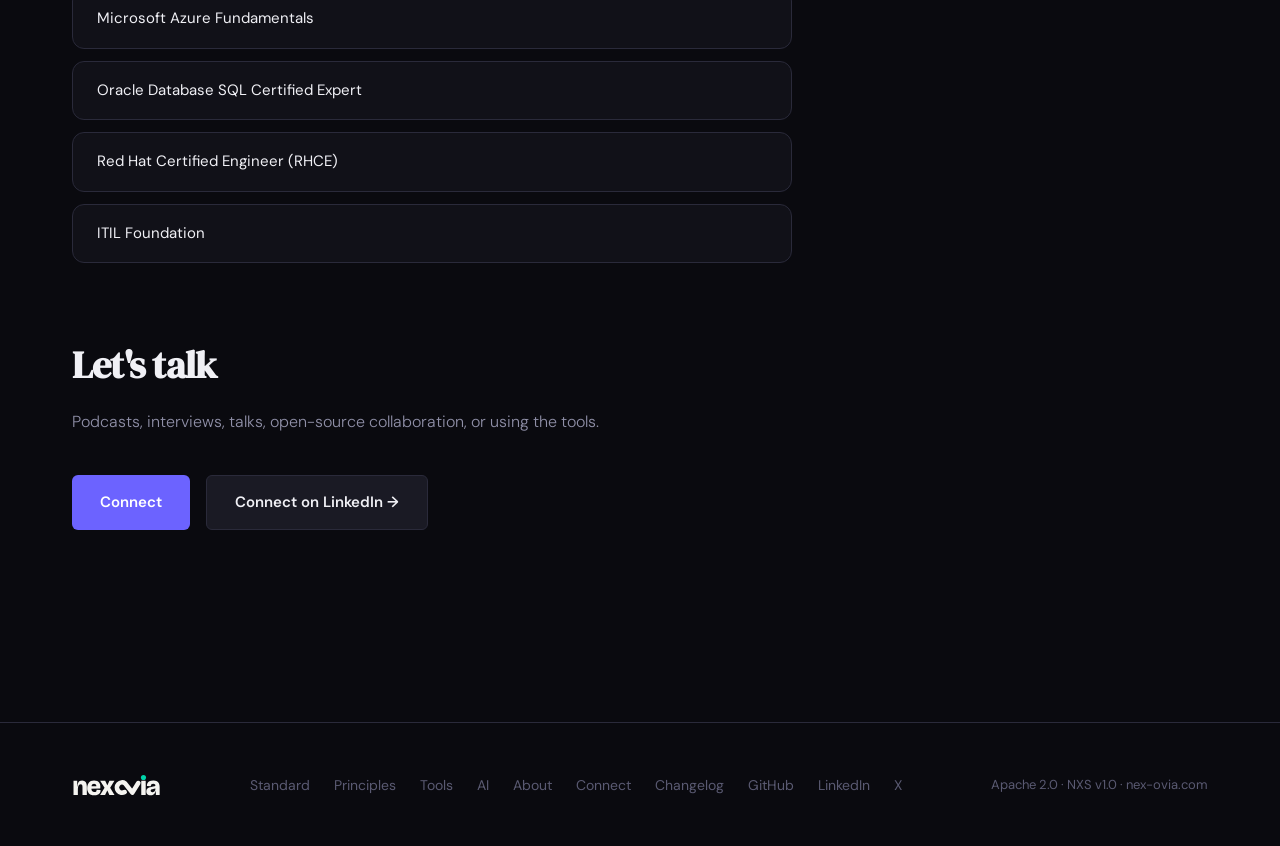
==== commit c1a44a71: "site: Work with me becomes Connect (speaking and open-source collaboration, no services); /work-with" ====
--- a/about/index.html
+++ b/about/index.html
@@ -324,9 +324,9 @@
 
       <div class="about-block reveal">
         <h2 class="about-h2">Let's talk</h2>
-        <p class="about-note">Podcasts, interviews, talks, advisory, or help adopting the tools.</p>
+        <p class="about-note">Podcasts, interviews, talks, open-source collaboration, or using the tools.</p>
         <div class="about-cta-actions">
-          <a href="/work-with-me" class="btn btn-primary">Work with me</a>
+          <a href="/connect" class="btn btn-primary">Connect</a>
           <a href="https://www.linkedin.com/in/srivastava-ami" class="btn btn-secondary" rel="noopener noreferrer" target="_blank">Connect on LinkedIn →</a>
         </div>
       </div>
--- a/site.css
+++ b/site.css
@@ -64,7 +64,7 @@
 .nav-links .highlight a:hover { background: #7d75ff; color: var(--bg); }
 .nav-links .active a { color: var(--accent); }
 .nav-links .highlight.active a { color: var(--bg); }
-.nav-logo .nav-word { color: inherit; }
+.nav-wordmark { display: block; height: 25px; width: auto; }
 
 /* Page hero */
 .page-hero {
@@ -131,6 +131,7 @@
 .footer-inner { display: flex; align-items: center; justify-content: space-between; gap: 2rem; flex-wrap: wrap; }
 .footer-logo { font-family: var(--font-display); font-size: 1.125rem; color: var(--text); }
 .footer-logo span { color: var(--accent); }
+.footer-wordmark { display: block; height: 22px; width: auto; }
 .footer-links { display: flex; gap: 1.5rem; list-style: none; }
 .footer-links a { color: var(--text-muted); text-decoration: none; font-size: 0.875rem; transition: color 0.2s; }
 .footer-links a:hover { color: var(--text); }
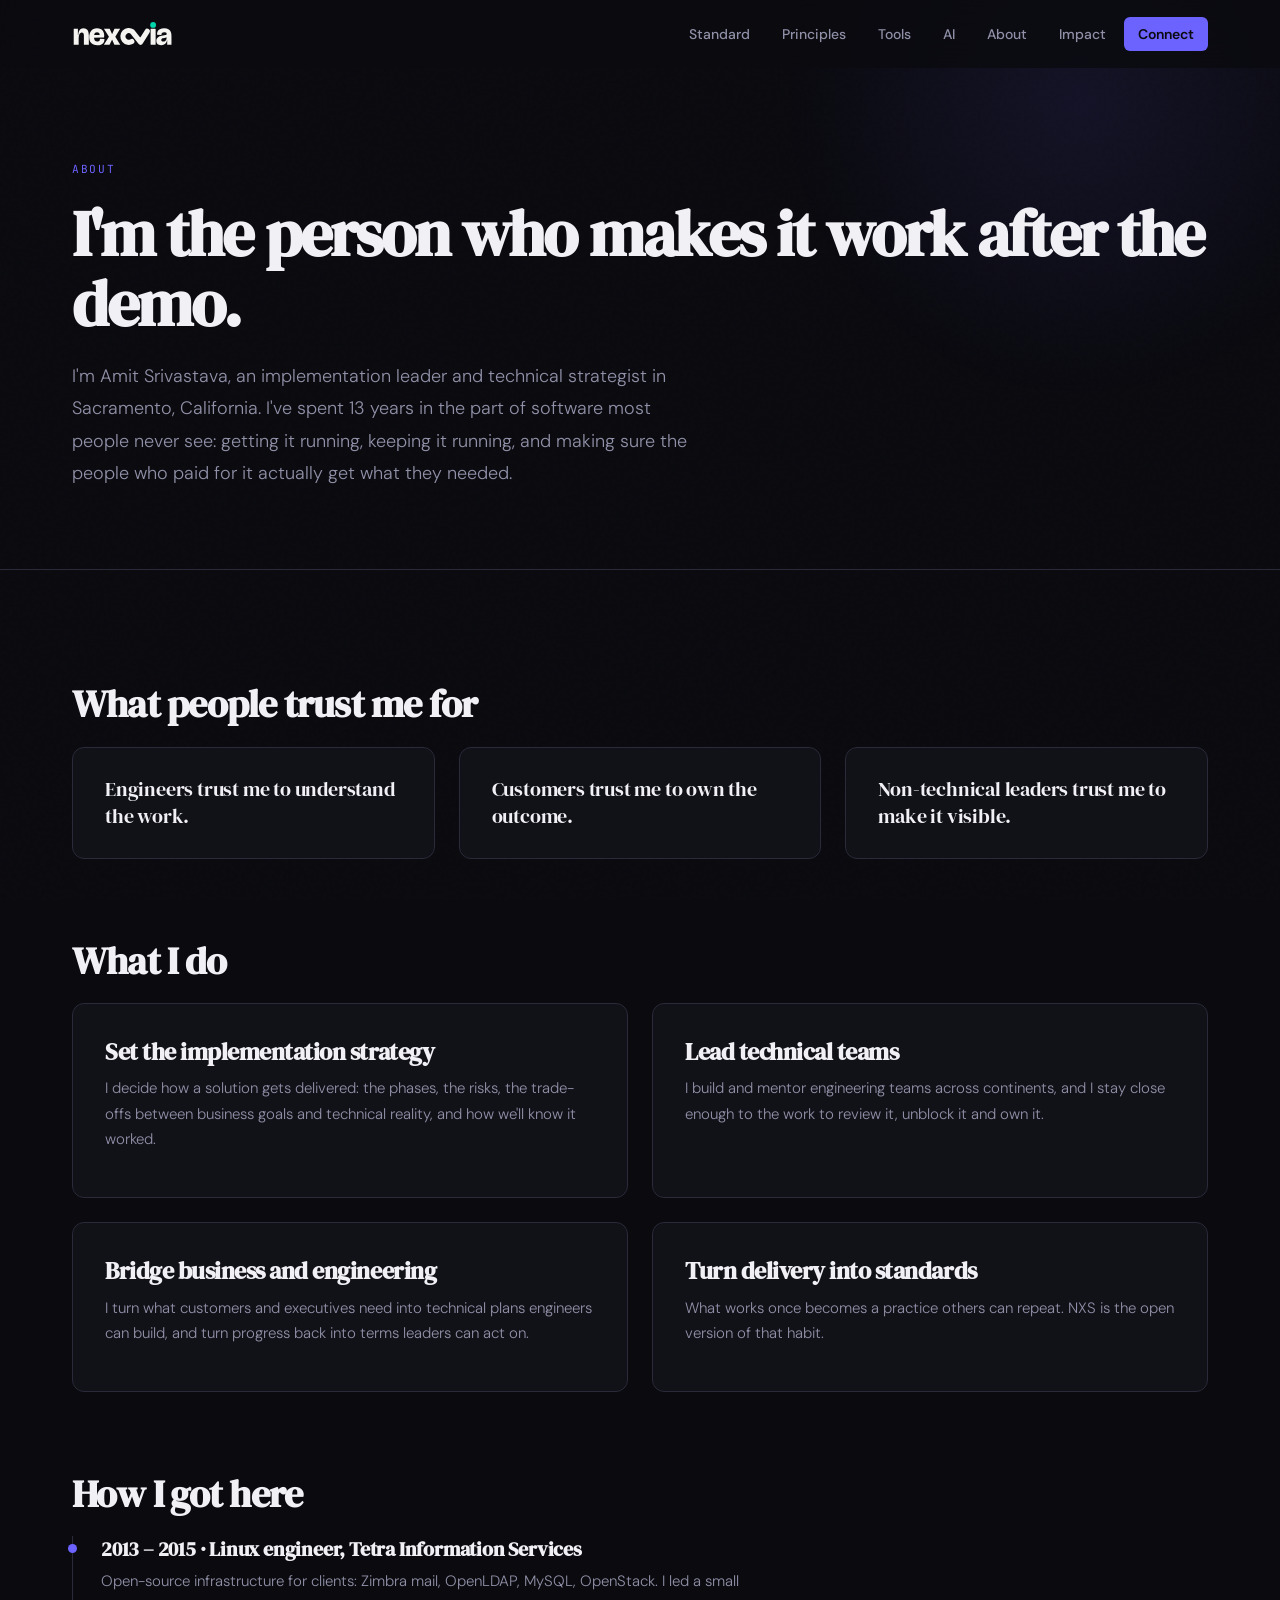
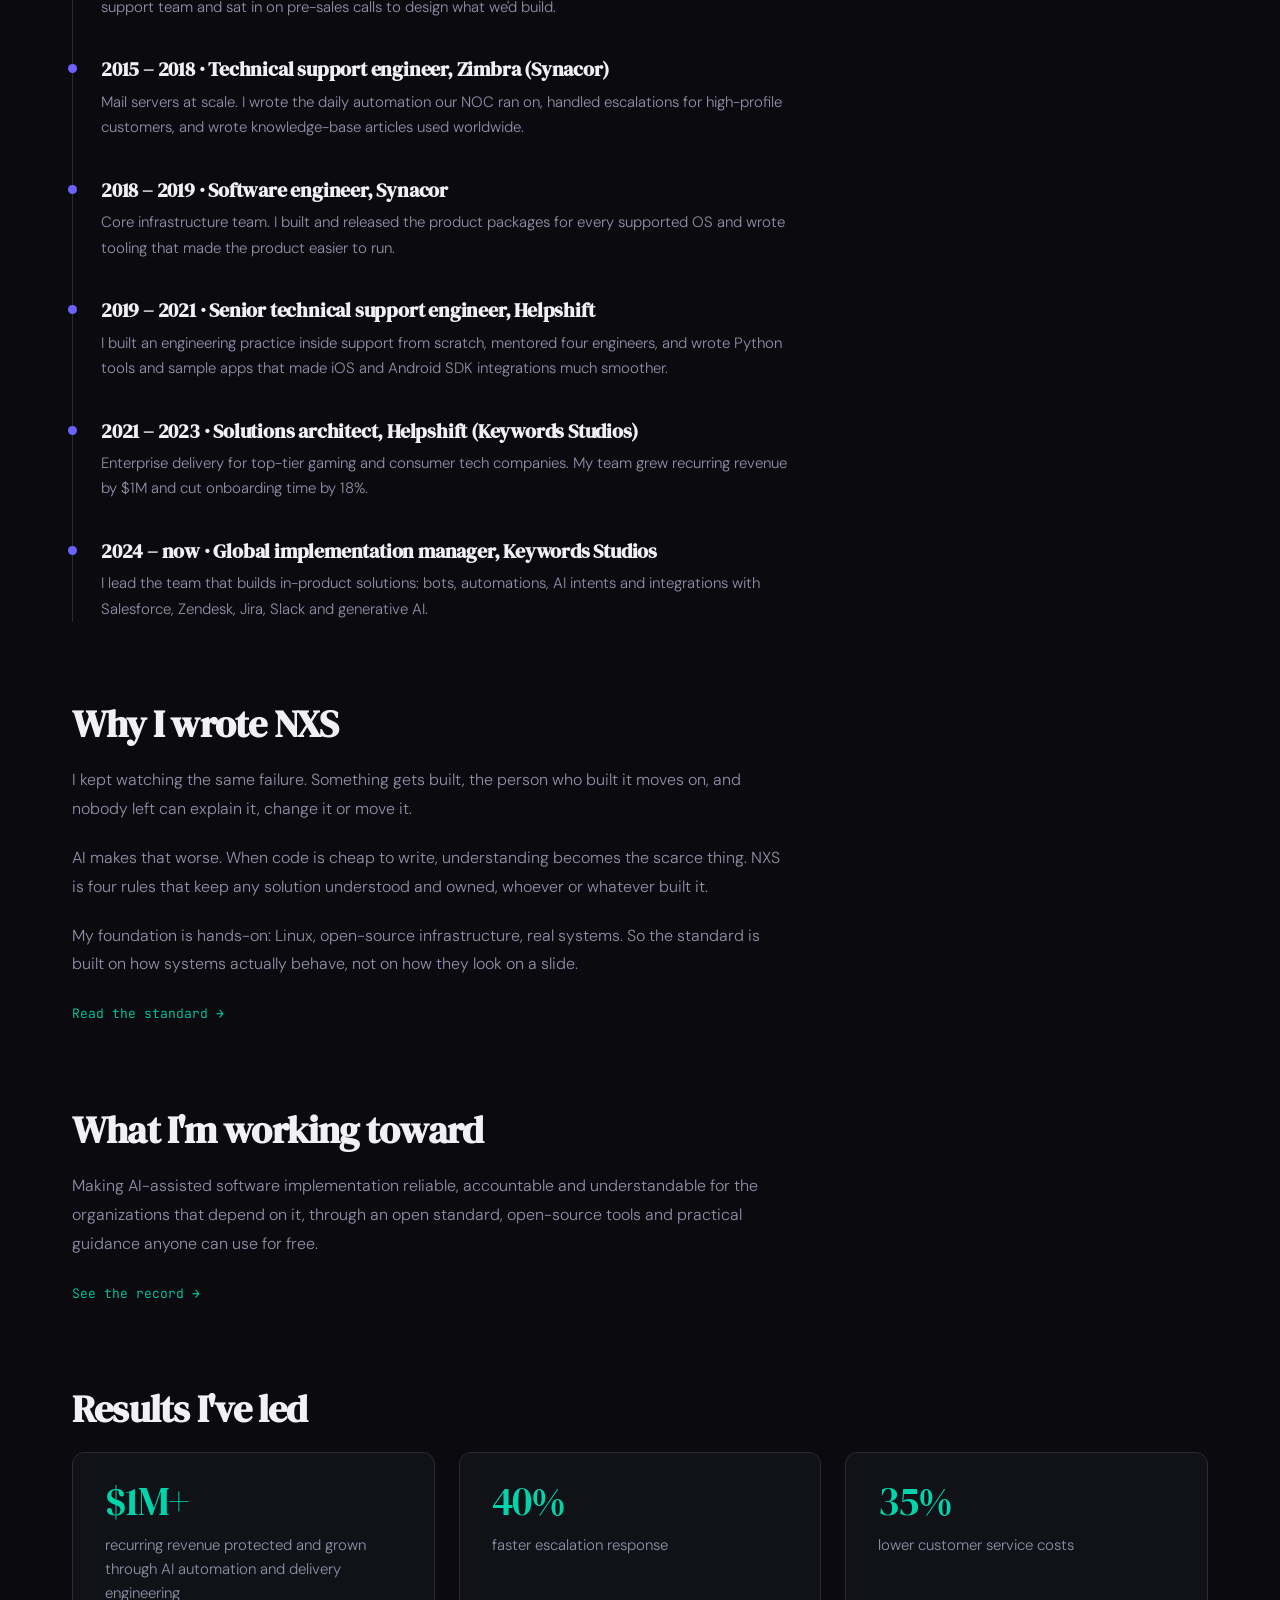
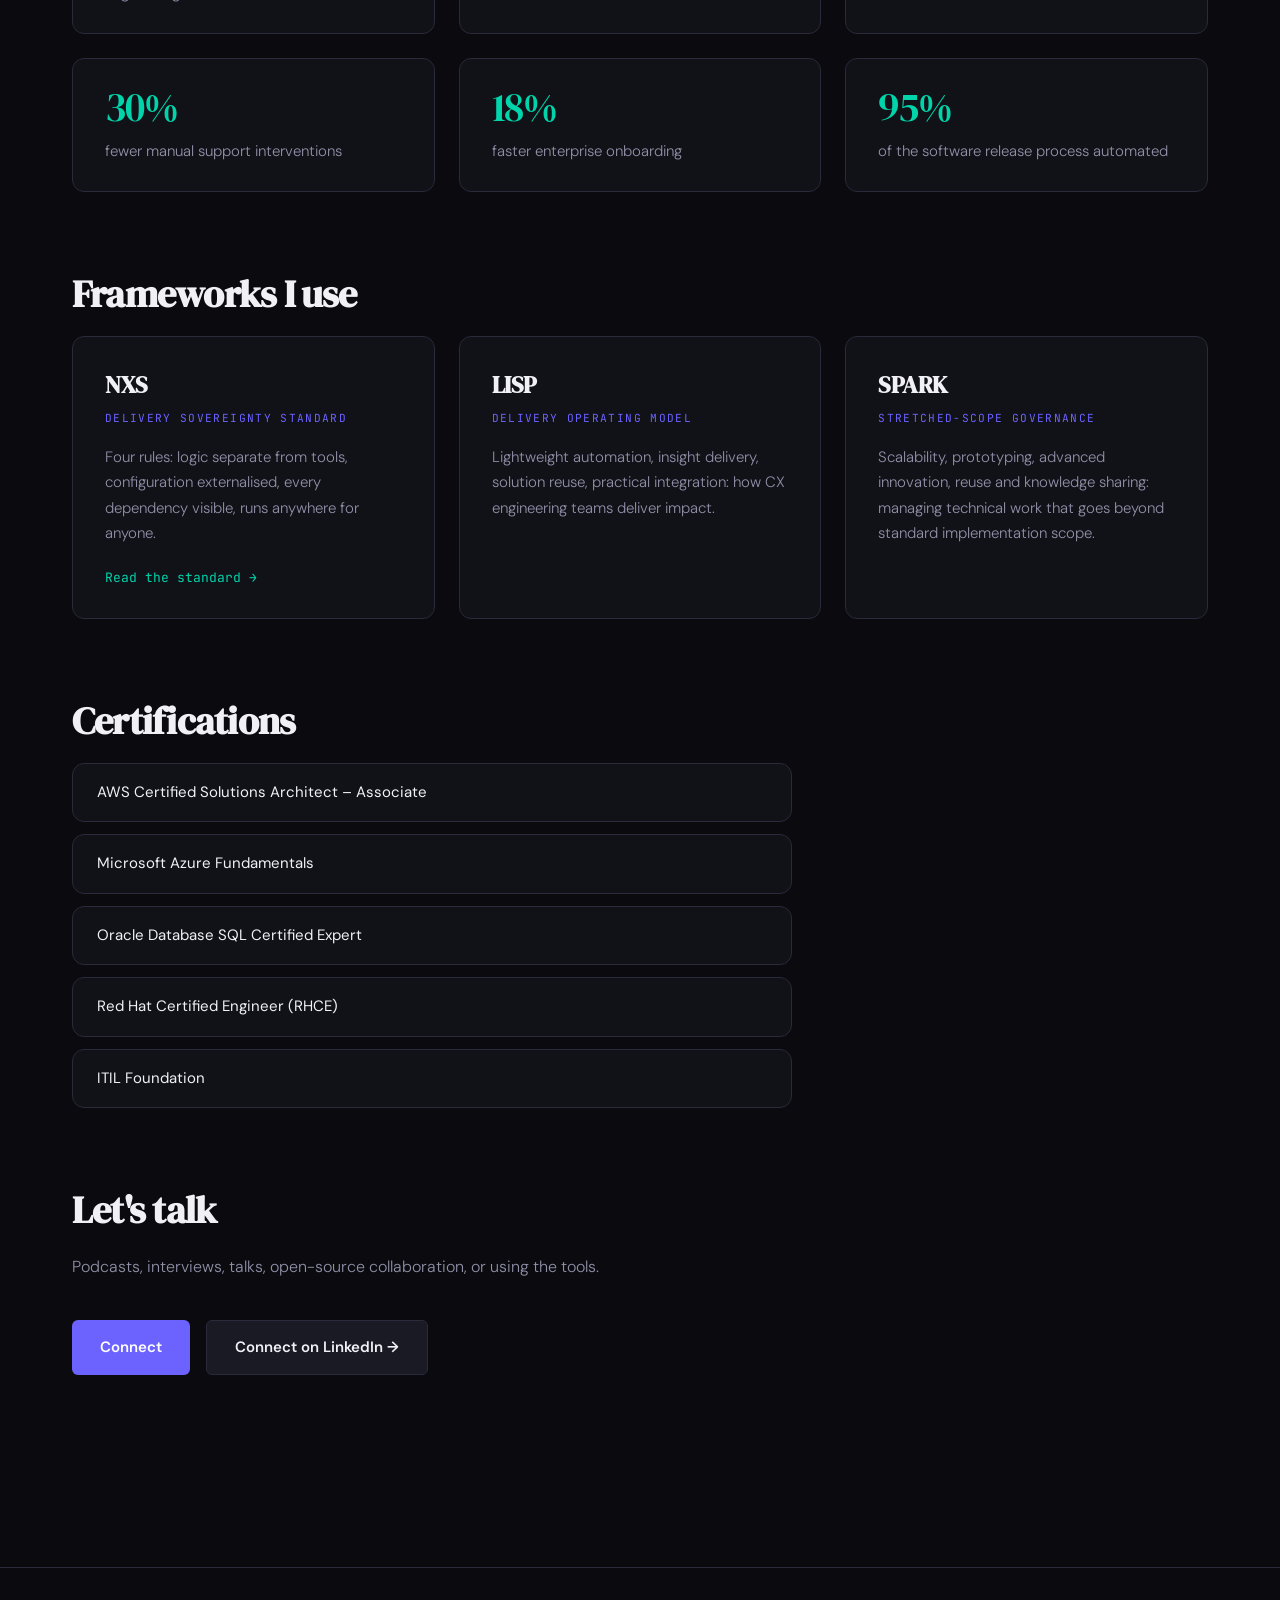
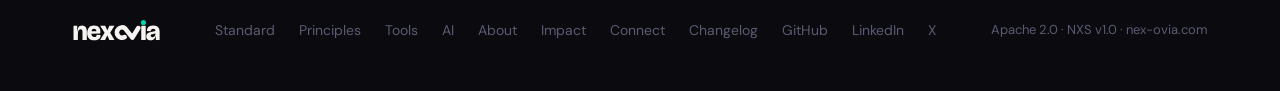
==== commit 8ce94e9a: "site: About as implementation leader and technical strategist (what I do, what I'm working toward); " ====
--- a/about/index.html
+++ b/about/index.html
@@ -183,8 +183,10 @@
       margin-top: 2rem;
     }
 
+    .about-grid--2 { grid-template-columns: repeat(2, 1fr); }
+
     @media (max-width: 720px) {
-      .about-grid--3 { grid-template-columns: 1fr; }
+      .about-grid--3, .about-grid--2 { grid-template-columns: 1fr; }
       .about-block { margin-bottom: 3.5rem; }
     }
   </style>
@@ -197,7 +199,7 @@
     <div class="container">
       <p class="section-label animate-hero">About</p>
       <h1 class="animate-hero delay-1">I'm the person who makes it work after the demo.</h1>
-      <p class="page-hero-sub animate-hero delay-2">I'm Amit Srivastava. I live in Sacramento, California, and I've spent 13 years in the part of software most people never see: getting it running, keeping it running, and making sure the customer actually gets what they paid for.</p>
+      <p class="page-hero-sub animate-hero delay-2">I'm Amit Srivastava, an implementation leader and technical strategist in Sacramento, California. I've spent 13 years in the part of software most people never see: getting it running, keeping it running, and making sure the people who paid for it actually get what they needed.</p>
     </div>
   </div>
 
@@ -215,6 +217,28 @@
           </div>
           <div class="about-card reveal">
             <p class="about-trust-title">Non-technical leaders trust me to make it visible.</p>
+          </div>
+        </div>
+      </div>
+
+      <div class="about-block">
+        <h2 class="about-h2 reveal">What I do</h2>
+        <div class="about-grid about-grid--2">
+          <div class="about-card reveal">
+            <h3 class="about-card-name">Set the implementation strategy</h3>
+            <p class="about-card-body">I decide how a solution gets delivered: the phases, the risks, the trade-offs between business goals and technical reality, and how we'll know it worked.</p>
+          </div>
+          <div class="about-card reveal">
+            <h3 class="about-card-name">Lead technical teams</h3>
+            <p class="about-card-body">I build and mentor engineering teams across continents, and I stay close enough to the work to review it, unblock it and own it.</p>
+          </div>
+          <div class="about-card reveal">
+            <h3 class="about-card-name">Bridge business and engineering</h3>
+            <p class="about-card-body">I turn what customers and executives need into technical plans engineers can build, and turn progress back into terms leaders can act on.</p>
+          </div>
+          <div class="about-card reveal">
+            <h3 class="about-card-name">Turn delivery into standards</h3>
+            <p class="about-card-body">What works once becomes a practice others can repeat. NXS is the open version of that habit.</p>
           </div>
         </div>
       </div>
@@ -256,6 +280,14 @@
           <p>AI makes that worse. When code is cheap to write, understanding becomes the scarce thing. NXS is four rules that keep any solution understood and owned, whoever or whatever built it.</p>
           <p>My foundation is hands-on: Linux, open-source infrastructure, real systems. So the standard is built on how systems actually behave, not on how they look on a slide.</p>
           <p><a href="/standard" class="about-card-link">Read the standard →</a></p>
+        </div>
+      </div>
+
+      <div class="about-block">
+        <h2 class="about-h2 reveal">What I'm working toward</h2>
+        <div class="about-prose reveal">
+          <p>Making AI-assisted software implementation reliable, accountable and understandable for the organizations that depend on it, through an open standard, open-source tools and practical guidance anyone can use for free.</p>
+          <p><a href="/impact" class="about-card-link">See the record →</a></p>
         </div>
       </div>
 
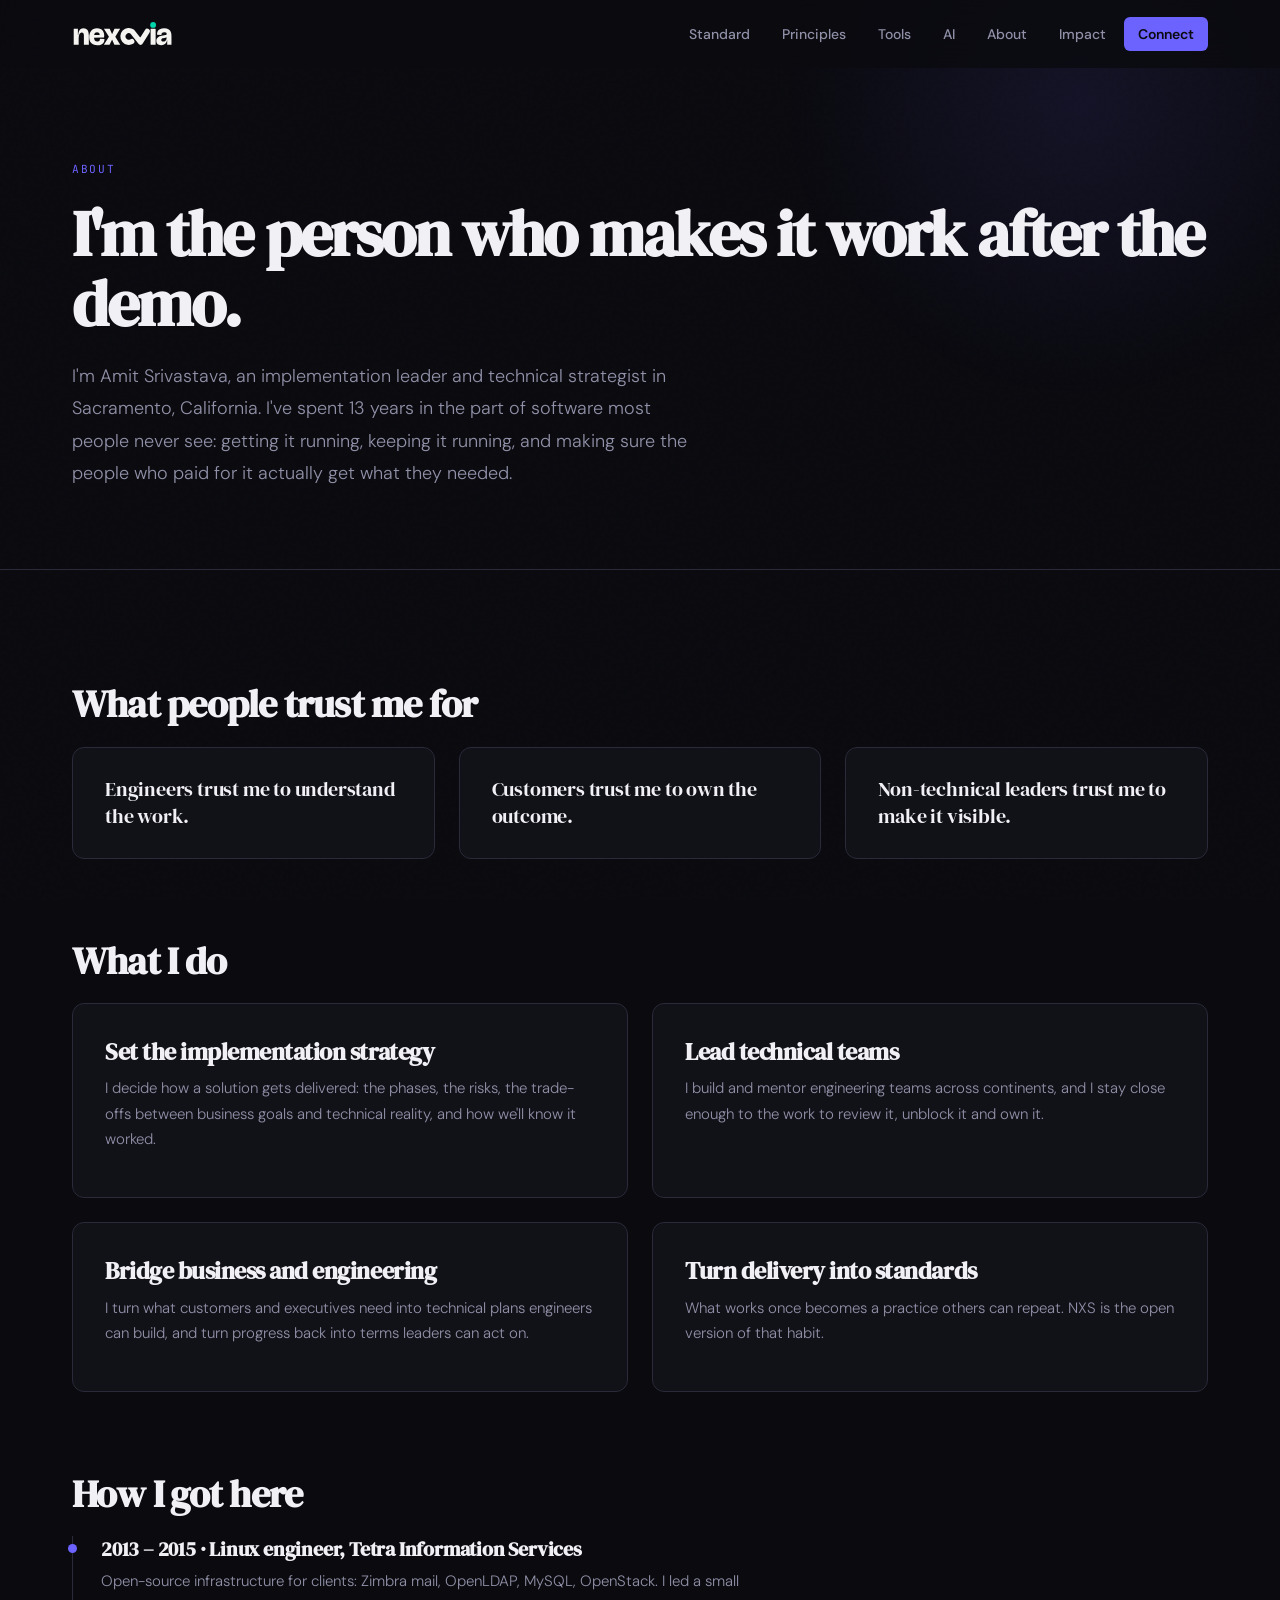
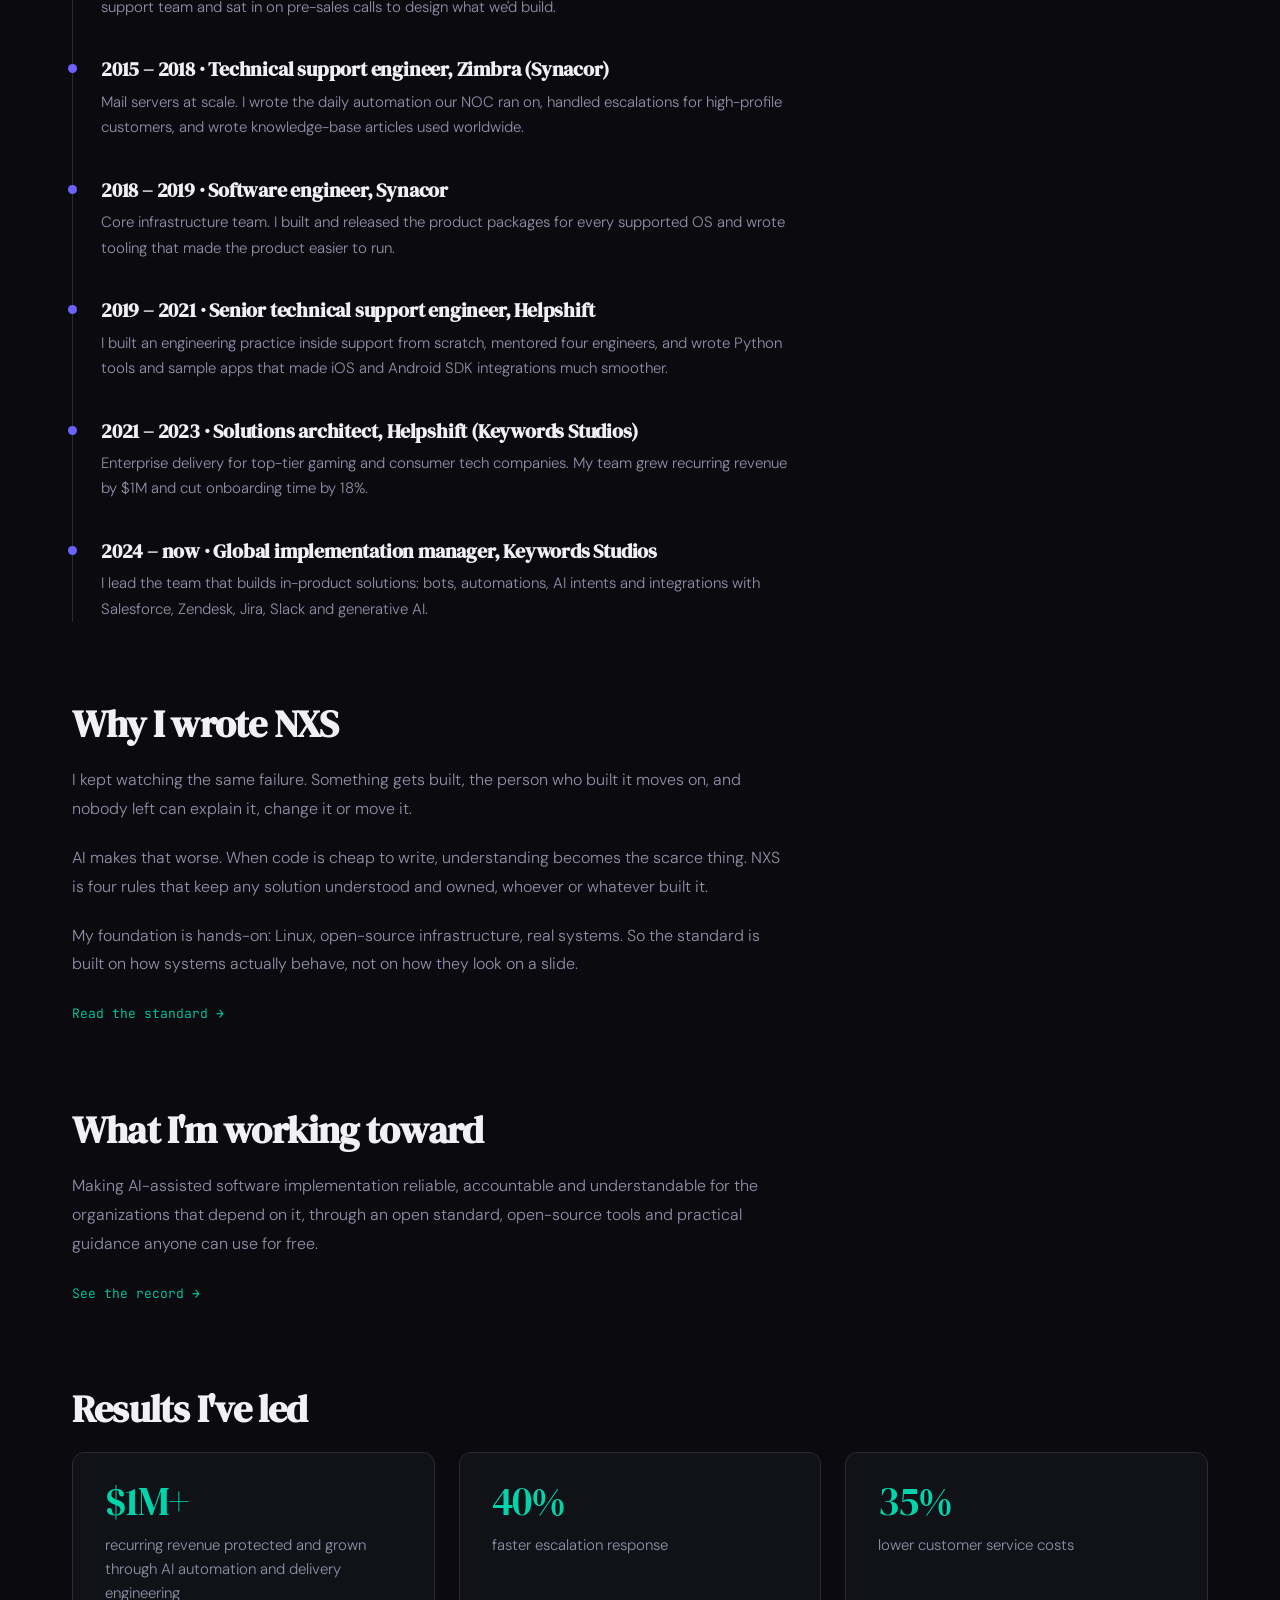
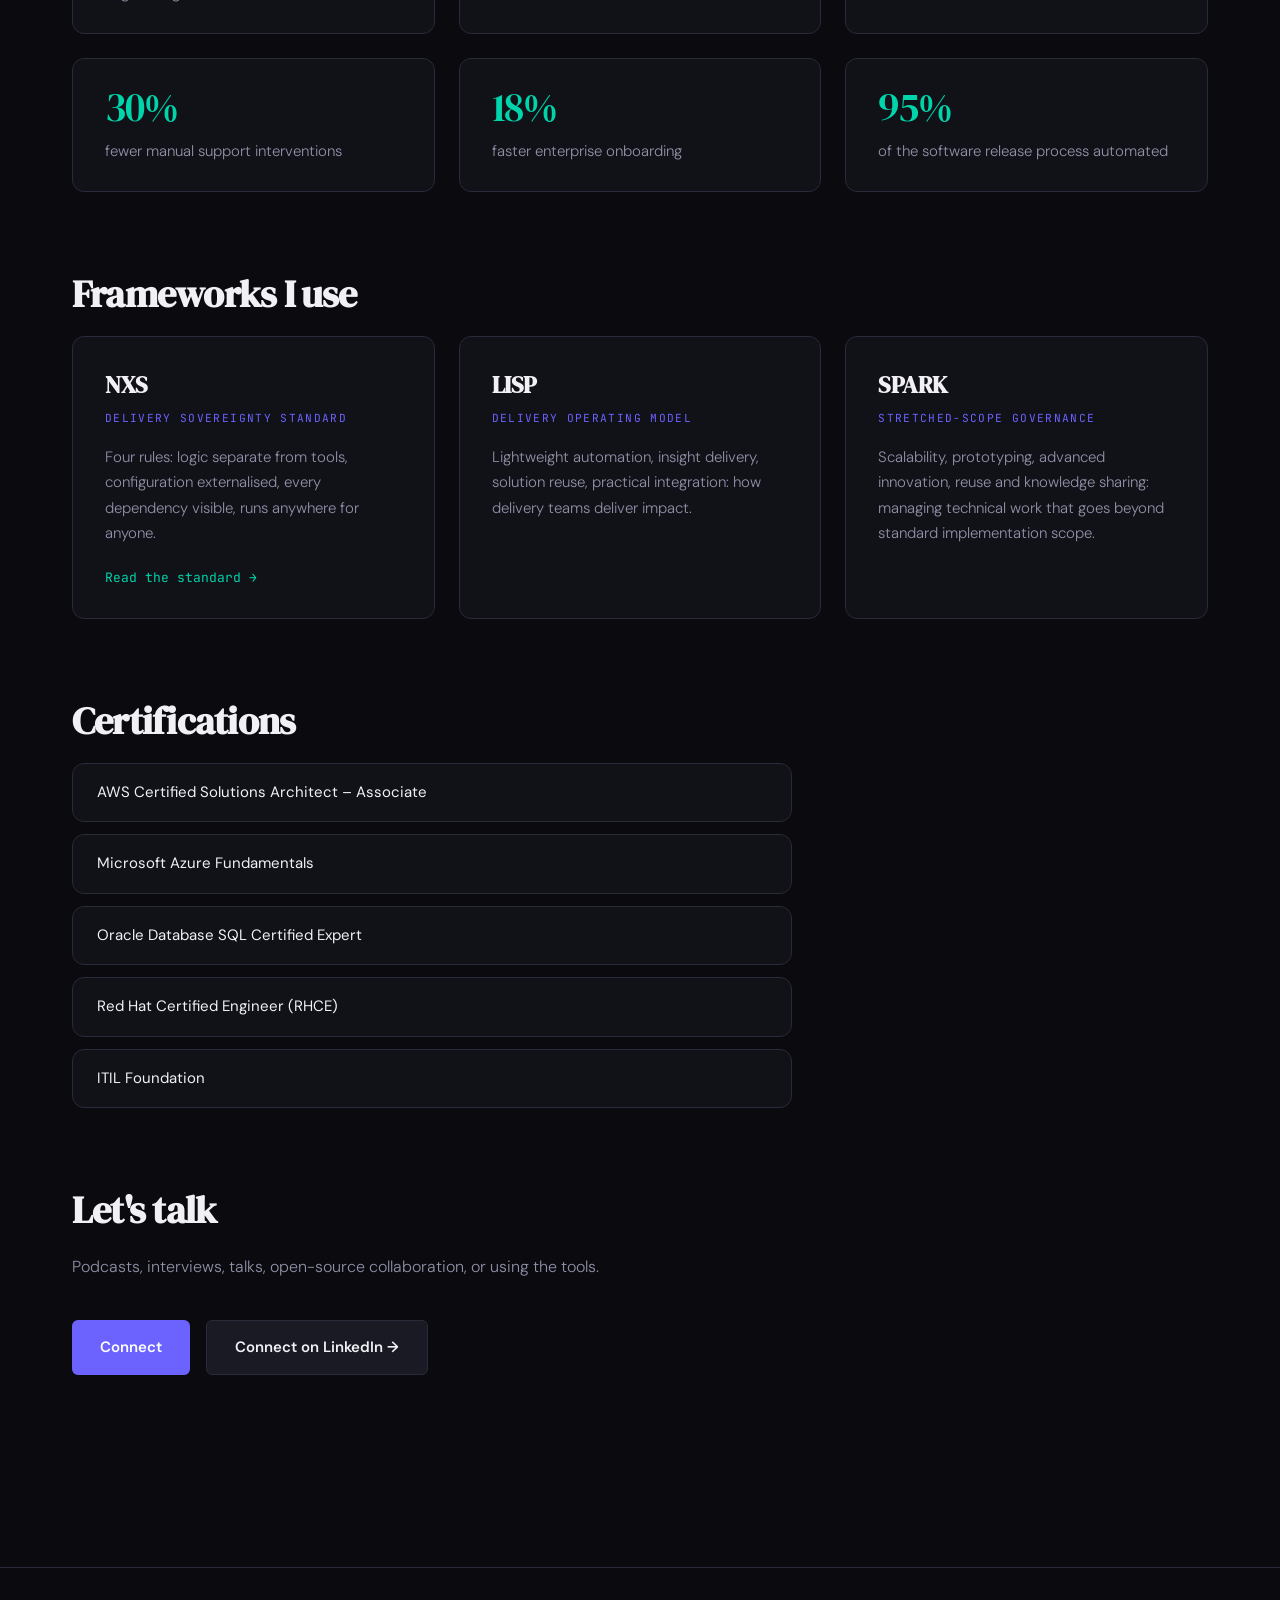
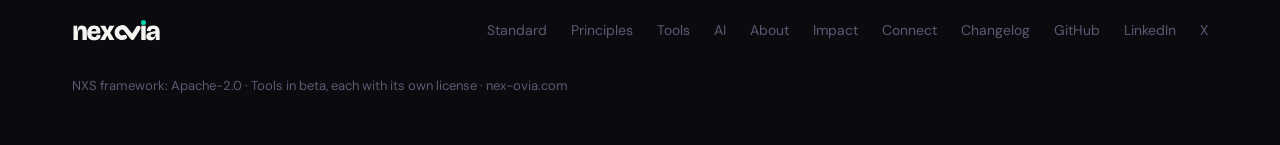
==== commit cc9e2eca: "site: tools beta (not the site), honest licenses, NXS living framework, phone menu on home, no empty" ====
--- a/about/index.html
+++ b/about/index.html
@@ -4,7 +4,7 @@
   <meta charset="UTF-8">
   <meta name="viewport" content="width=device-width, initial-scale=1.0">
   <title>About Amit Srivastava — Nexovia</title>
-  <meta name="description" content="Amit Srivastava: CX engineering leader, author of the Nexovia Standard (NXS), building AI-driven delivery systems and open-source tools.">
+  <meta name="description" content="Amit Srivastava: implementation leader and technical strategist, author of the Nexovia Standard (NXS), building AI-driven delivery systems and free tools.">
   <link rel="preconnect" href="https://fonts.googleapis.com">
   <link href="https://fonts.googleapis.com/css2?family=DM+Serif+Display:ital@0;1&family=DM+Sans:opsz,wght@9..40,300;9..40,400;9..40,500;9..40,600&family=JetBrains+Mono:wght@400;500&display=swap" rel="stylesheet">
   <link rel="stylesheet" href="/site.css">
@@ -333,7 +333,7 @@
           <div class="about-card reveal">
             <h3 class="about-card-name">LISP</h3>
             <p class="about-card-sub">Delivery operating model</p>
-            <p class="about-card-body">Lightweight automation, insight delivery, solution reuse, practical integration: how CX engineering teams deliver impact.</p>
+            <p class="about-card-body">Lightweight automation, insight delivery, solution reuse, practical integration: how delivery teams deliver impact.</p>
           </div>
           <div class="about-card reveal">
             <h3 class="about-card-name">SPARK</h3>
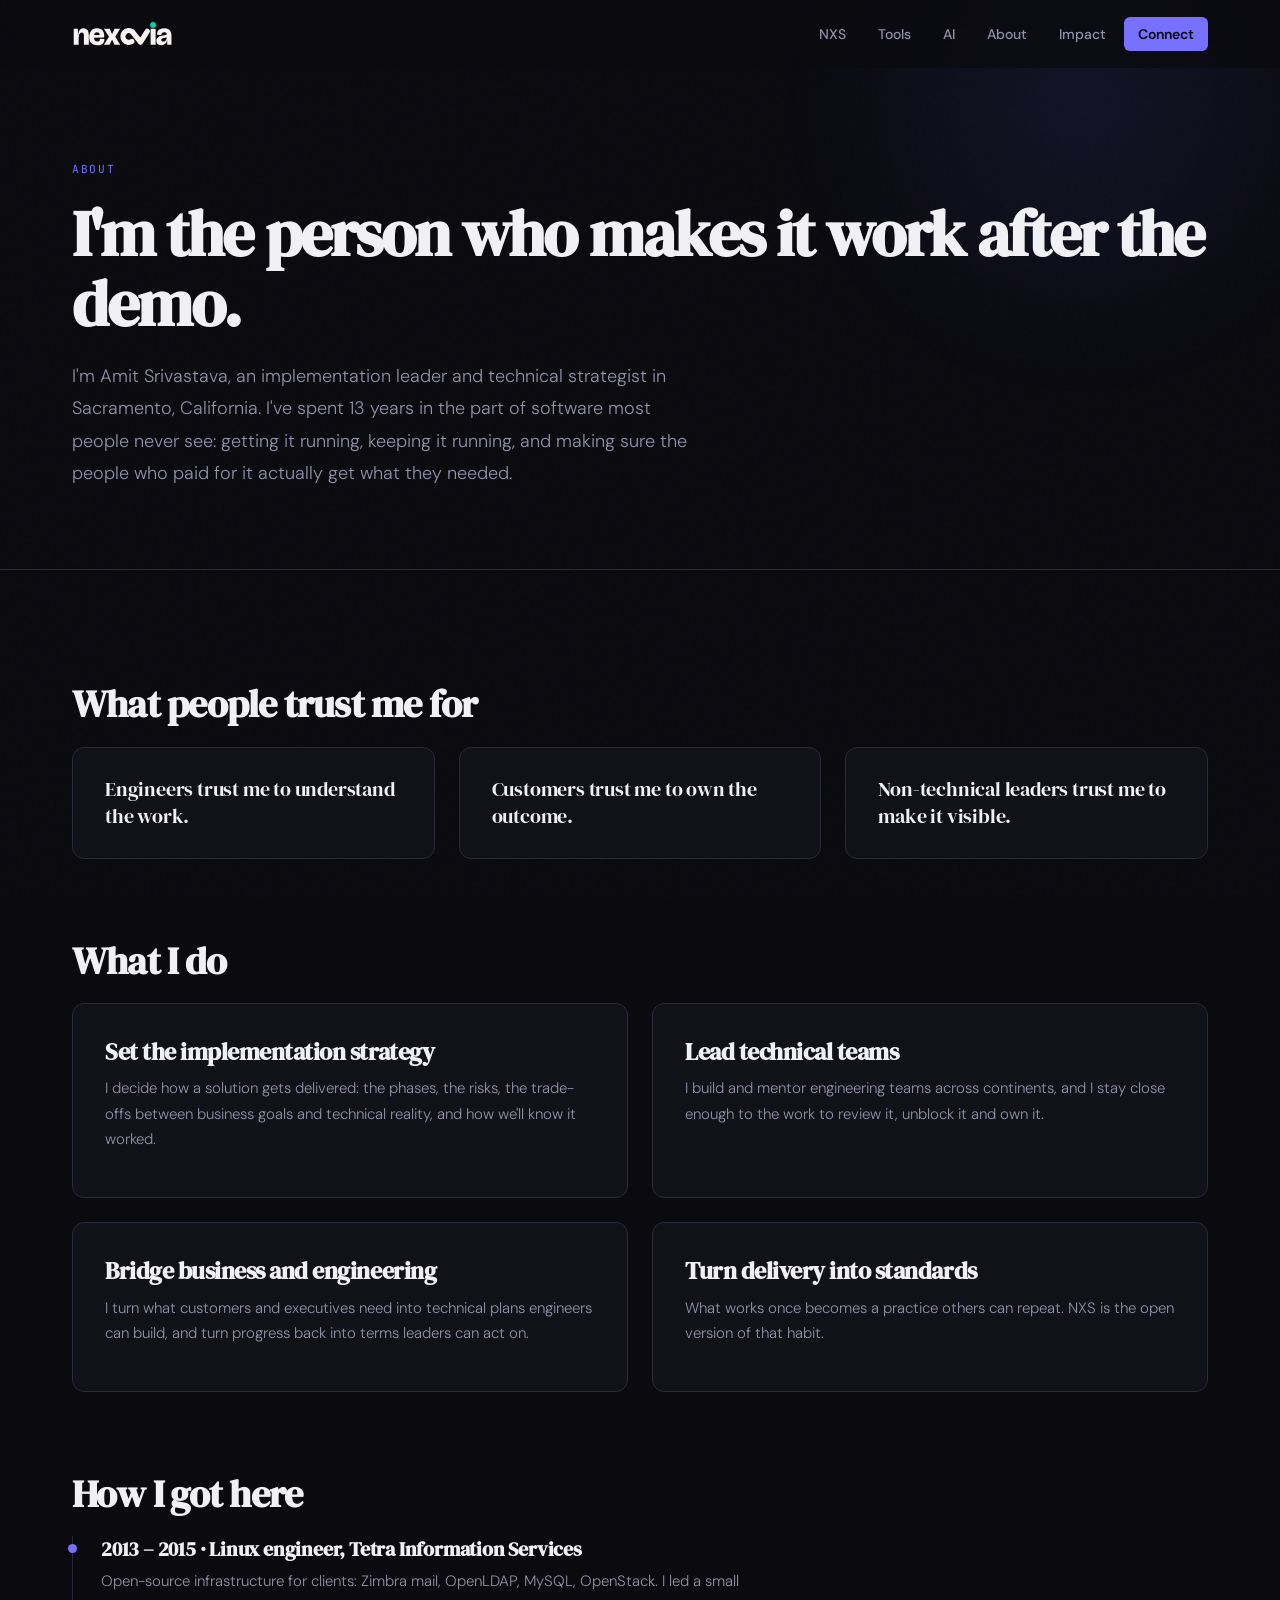
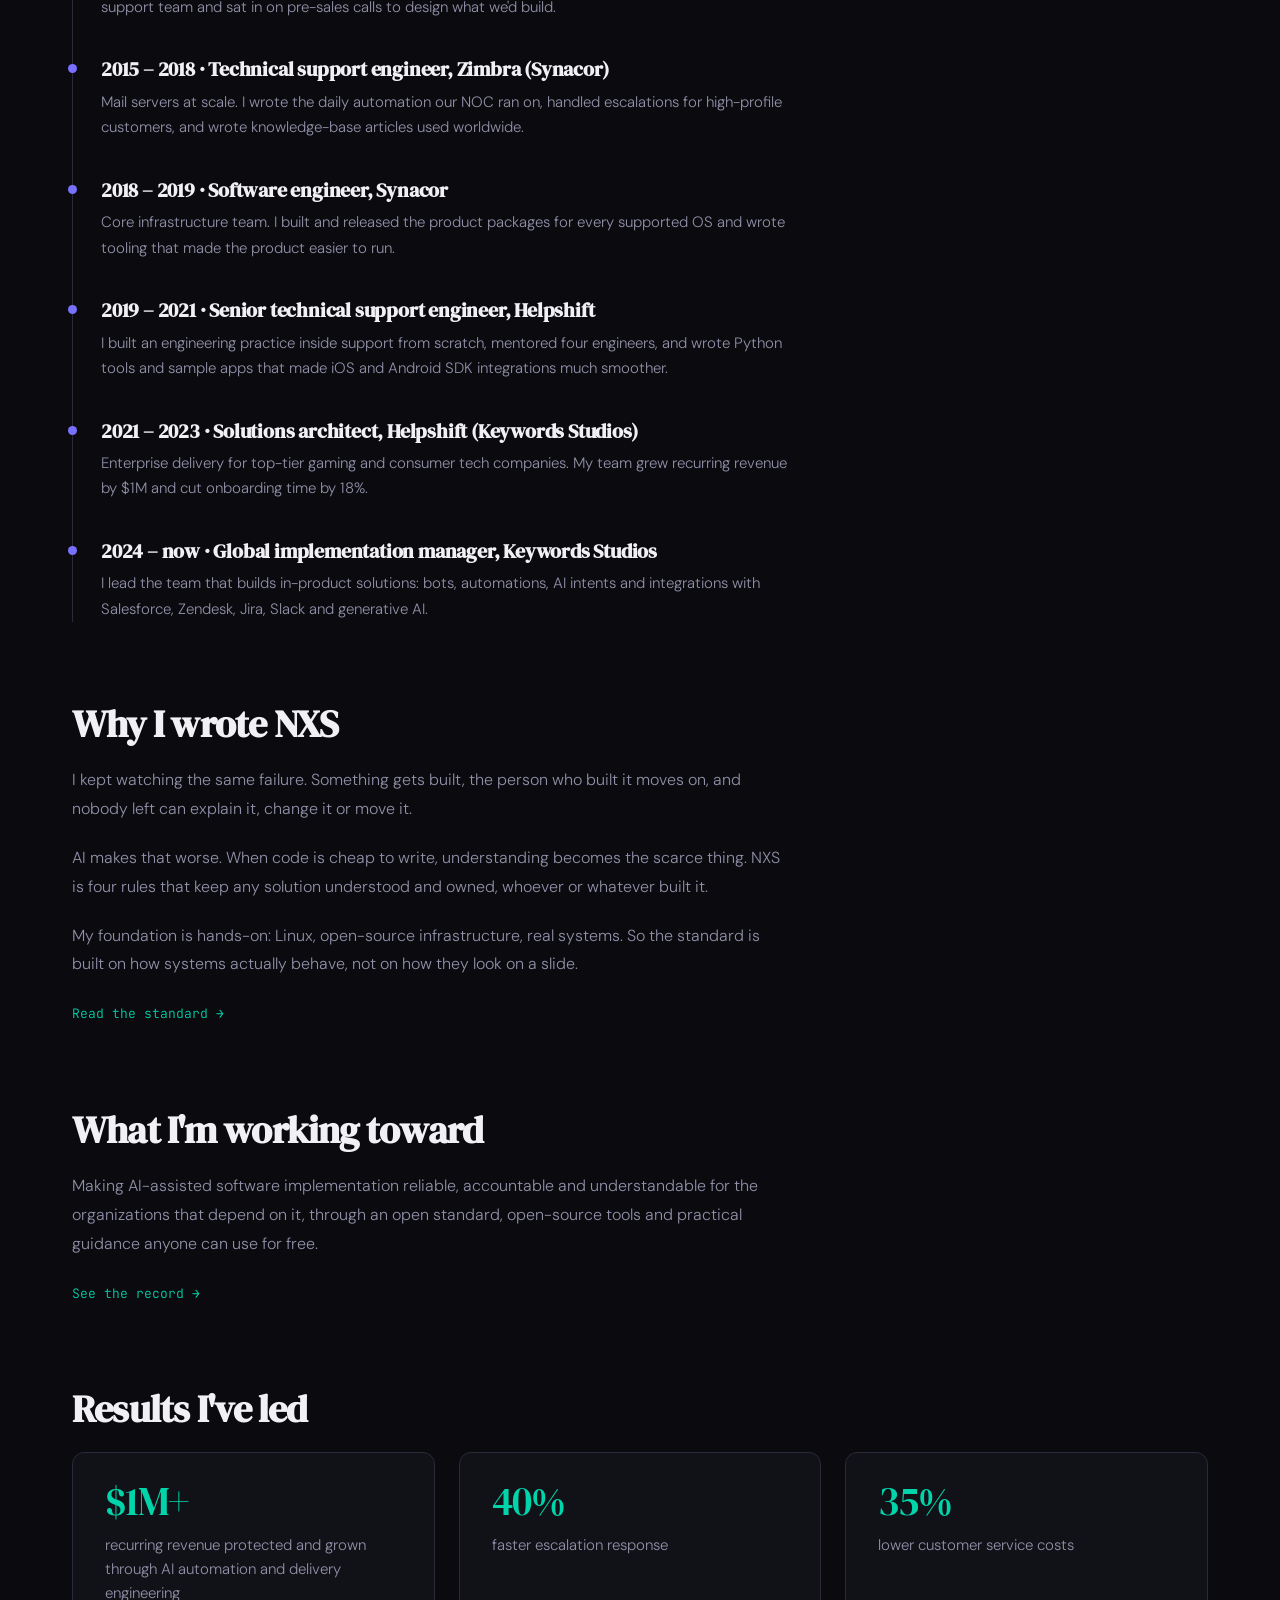
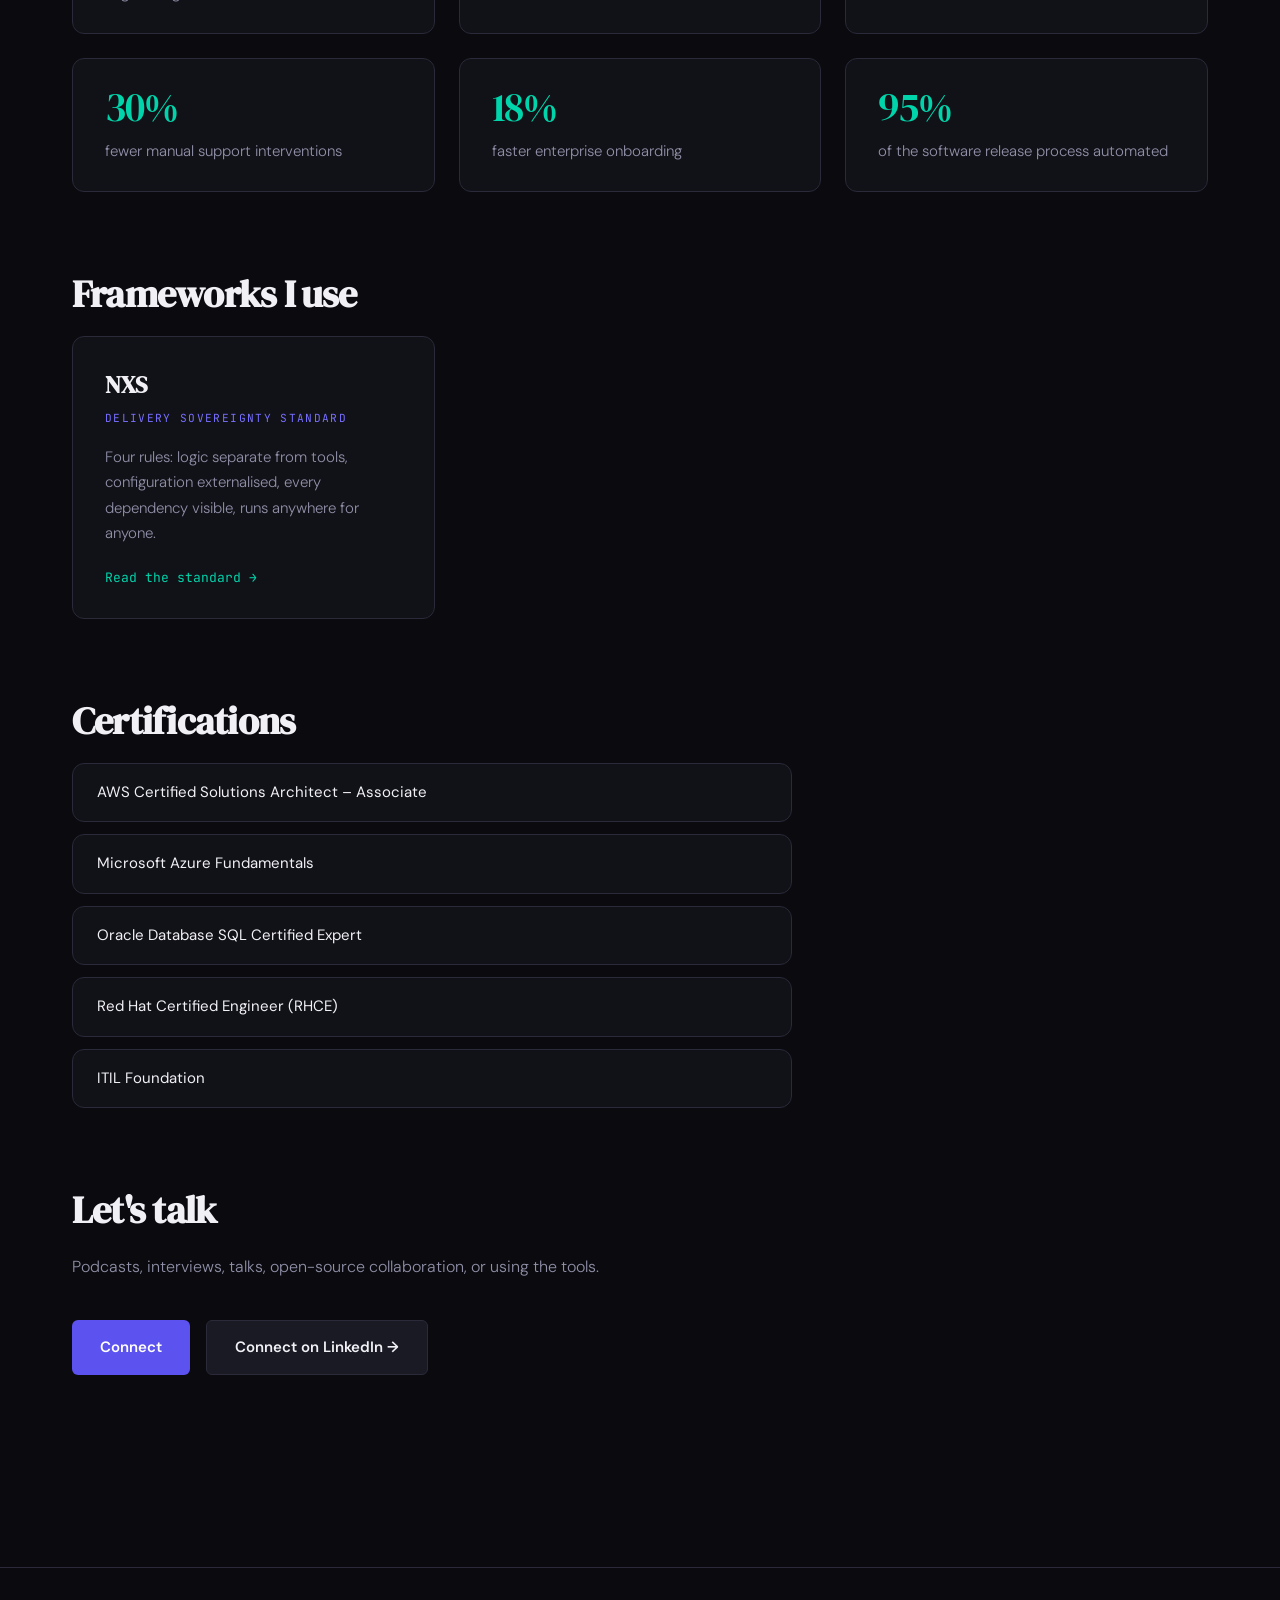
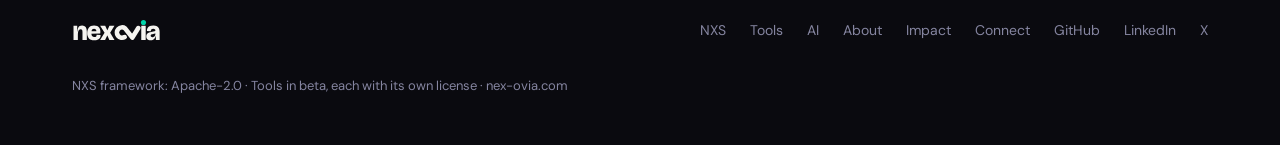
==== commit b06cd5d2: "site: one NXS page; /standard, /principles, /changelog 301 to /nxs/ (staticwebapp.config.json for Az" ====
--- a/about/index.html
+++ b/about/index.html
@@ -279,7 +279,7 @@
           <p>I kept watching the same failure. Something gets built, the person who built it moves on, and nobody left can explain it, change it or move it.</p>
           <p>AI makes that worse. When code is cheap to write, understanding becomes the scarce thing. NXS is four rules that keep any solution understood and owned, whoever or whatever built it.</p>
           <p>My foundation is hands-on: Linux, open-source infrastructure, real systems. So the standard is built on how systems actually behave, not on how they look on a slide.</p>
-          <p><a href="/standard" class="about-card-link">Read the standard →</a></p>
+          <p><a href="/nxs" class="about-card-link">Read the standard →</a></p>
         </div>
       </div>
 
@@ -328,7 +328,7 @@
             <h3 class="about-card-name">NXS</h3>
             <p class="about-card-sub">Delivery sovereignty standard</p>
             <p class="about-card-body">Four rules: logic separate from tools, configuration externalised, every dependency visible, runs anywhere for anyone.</p>
-            <a href="/standard" class="about-card-link">Read the standard →</a>
+            <a href="/nxs" class="about-card-link">Read the standard →</a>
           </div>
           <div class="about-card reveal">
             <h3 class="about-card-name">LISP</h3>
--- a/site.css
+++ b/site.css
@@ -5,12 +5,12 @@
   --surface:        #111118;
   --surface-raised: #1a1a24;
   --border:         #2a2a3a;
-  --accent:         #6c63ff;
+  --accent:         #7870ff;
   --accent-2:       #00d4aa;
   --accent-warm:    #ff6b6b;
   --text:           #f0f0f5;
   --text-2:         #9090a8;
-  --text-muted:     #5a5a72;
+  --text-muted:     #8585a0;
   --font-display:   'DM Serif Display', Georgia, serif;
   --font-body:      'DM Sans', system-ui, sans-serif;
   --font-mono:      'JetBrains Mono', monospace;
@@ -97,8 +97,8 @@
 
 /* Buttons */
 .btn { display: inline-flex; align-items: center; gap: 0.5rem; padding: 0.875rem 1.75rem; border-radius: var(--radius-sm); font-weight: 600; font-size: 0.9375rem; text-decoration: none; transition: all 0.2s var(--ease); cursor: pointer; border: none; }
-.btn-primary { background: var(--accent); color: #fff; }
-.btn-primary:hover { background: #7d75ff; transform: translateY(-2px); box-shadow: 0 8px 24px rgba(108, 99, 255, 0.35); }
+.btn-primary { background: #5b52f0; color: #fff; }
+.btn-primary:hover { background: #4f46e0; transform: translateY(-2px); box-shadow: 0 8px 24px rgba(108, 99, 255, 0.35); }
 .btn-secondary { background: var(--surface-raised); color: var(--text); border: 1px solid var(--border); }
 .btn-secondary:hover { border-color: var(--accent); color: var(--accent); transform: translateY(-2px); }
 
@@ -153,6 +153,12 @@
 }
 
 /* Mobile nav (no JS): logo on row 1, links on a full-width scrollable row 2. */
+/* Skip link + focus + reduced motion (a11y) */
+.skip-link { position: absolute; left: 1rem; top: -3rem; z-index: 1000; padding: 0.5rem 1rem; background: var(--accent-2); color: #0a0a0f; font-weight: 600; border-radius: var(--radius-sm); text-decoration: none; }
+.skip-link:focus { top: 1rem; }
+a { color: var(--accent-2); }
+a:focus-visible, button:focus-visible, [tabindex]:focus-visible { outline: 2px solid var(--accent-2); outline-offset: 3px; }
+
 @media (max-width: 720px) {
   nav .container { flex-wrap: wrap; row-gap: 0.5rem; }
   .nav-links { width: 100%; min-width: 0; gap: 0; overflow-x: auto; white-space: nowrap; scrollbar-width: none; }
@@ -169,3 +175,8 @@
 .code-block pre, .code-block code { white-space: pre-wrap; word-break: break-word; }
 html, body { overflow-x: clip; }
 .metrics-table { display: block; max-width: 100%; overflow-x: auto; }
+
+@media (prefers-reduced-motion: reduce) {
+  *, *::before, *::after { animation-duration: 0.01ms !important; animation-iteration-count: 1 !important; transition-duration: 0.01ms !important; scroll-behavior: auto !important; }
+  .reveal, .animate-hero { opacity: 1 !important; transform: none !important; }
+}
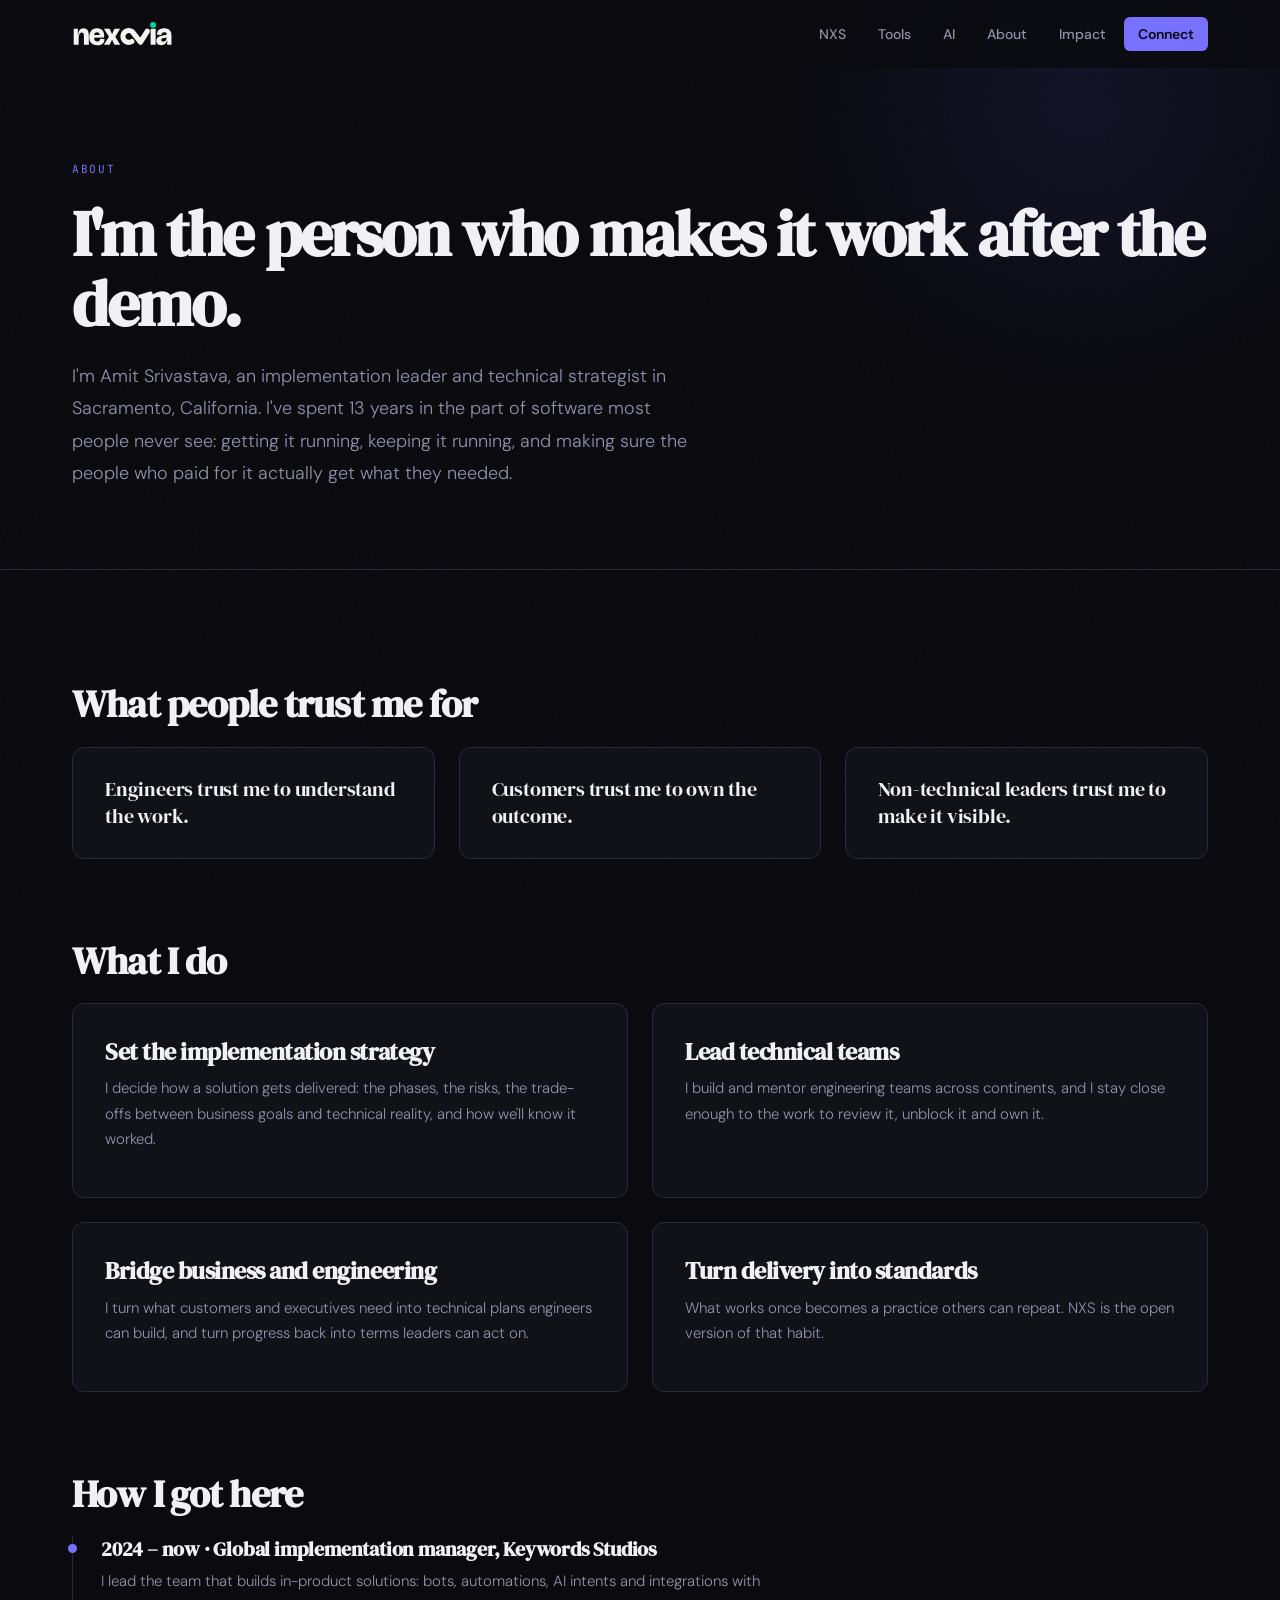
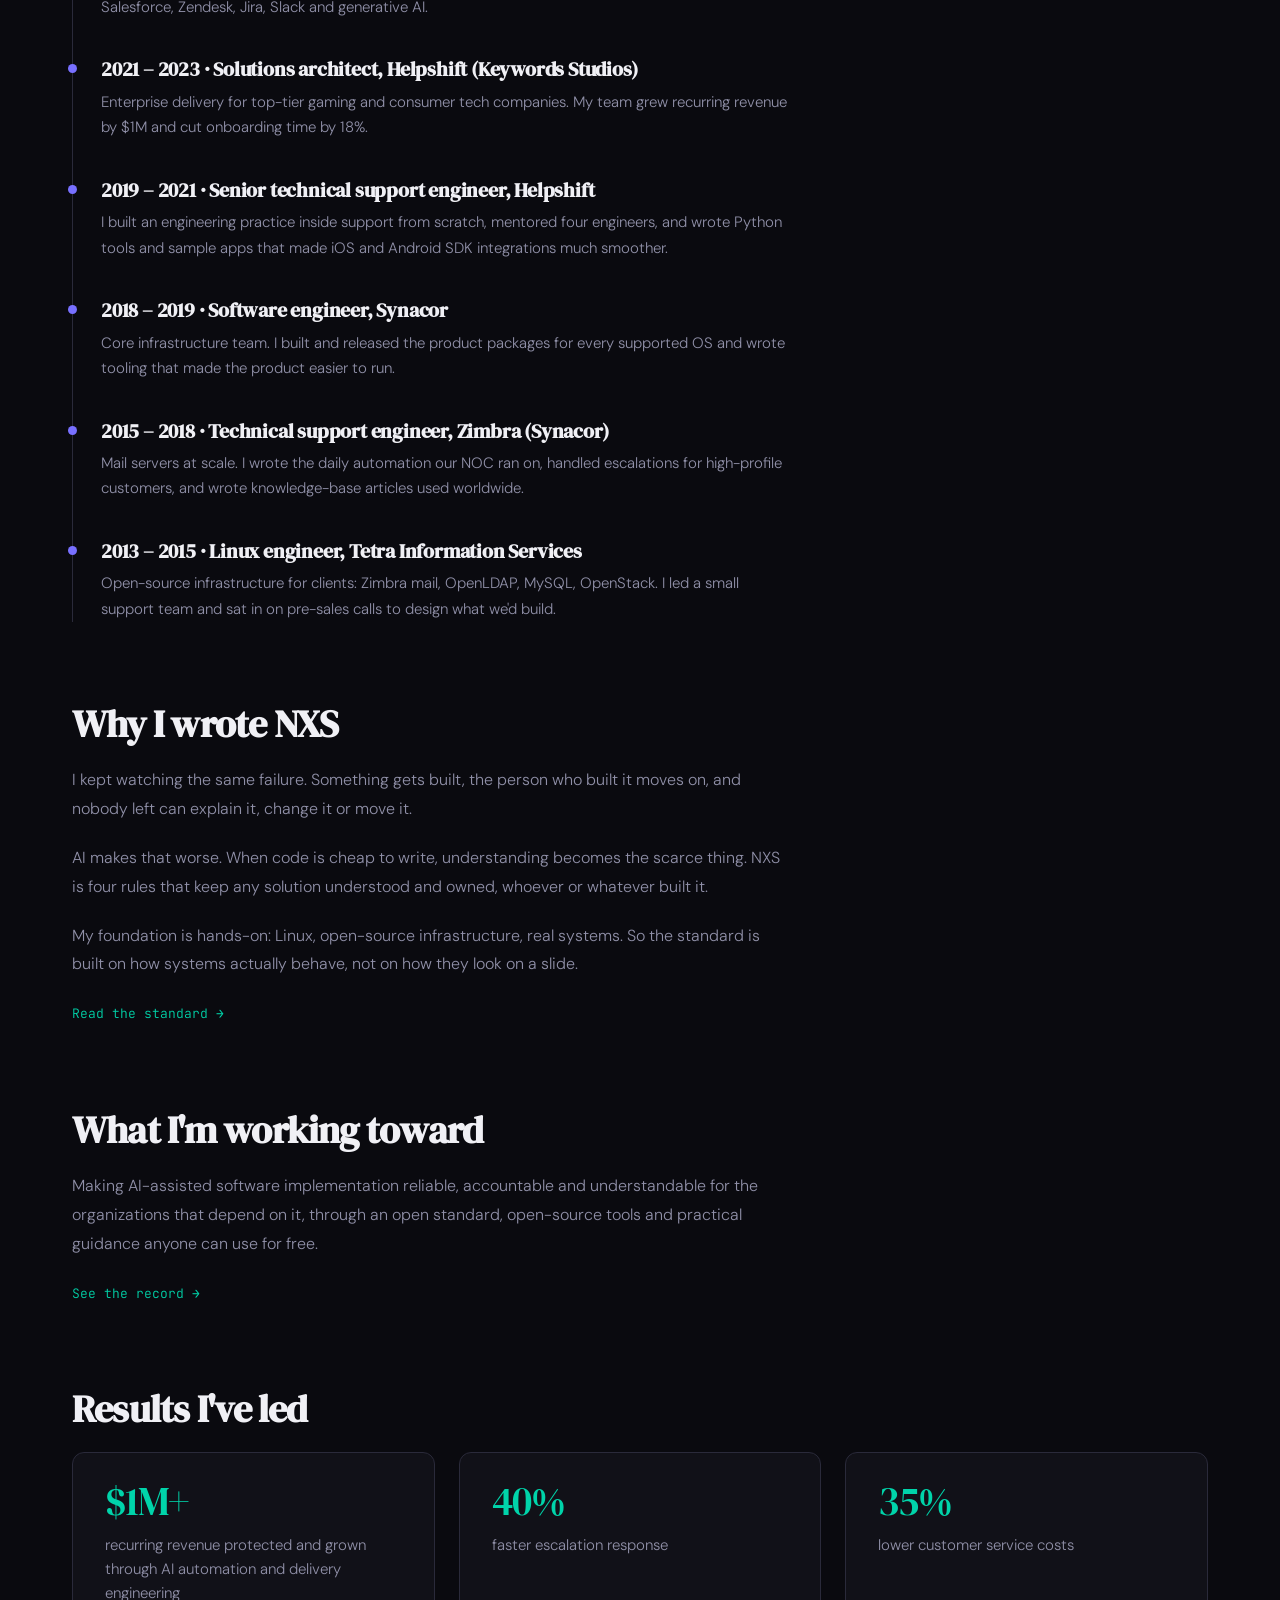
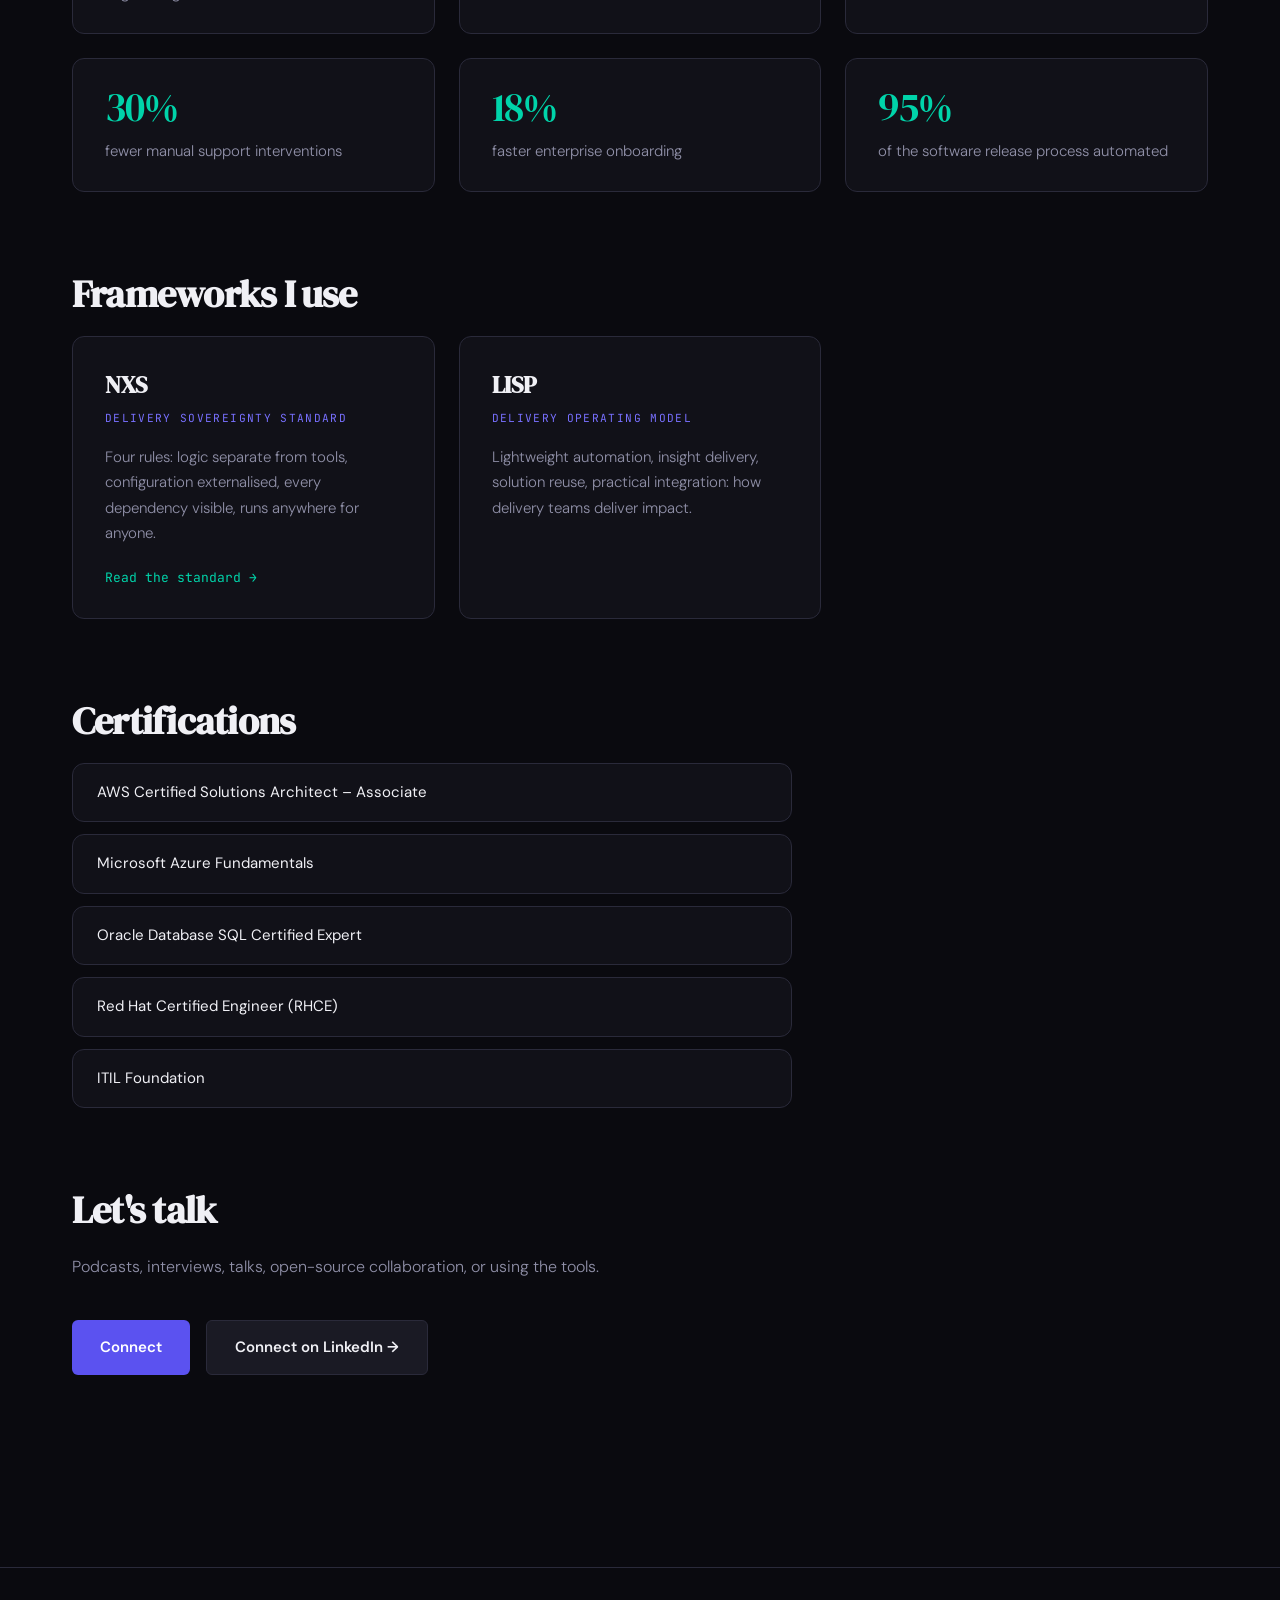
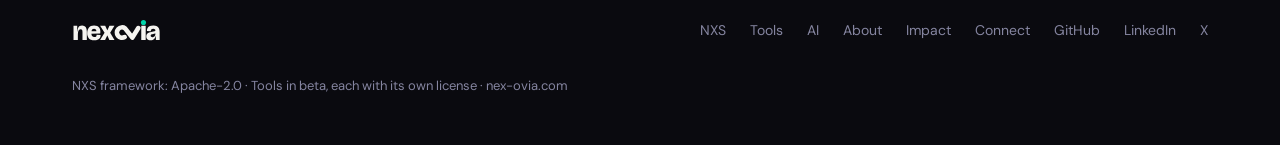
==== commit 1f4c36a3: "content: career timeline newest first; NXS leaders wording; /impact NXS list newest first, no beta/o" ====
--- a/about/index.html
+++ b/about/index.html
@@ -245,30 +245,29 @@
 
       <div class="about-block">
         <h2 class="about-h2 reveal">How I got here</h2>
-        <ol class="about-timeline">
-          <li class="about-step reveal">
+        <ol class="about-timeline" reversed>
+          <li class="about-step reveal">
+            <h3 class="about-step-title">2024 – now · Global implementation manager, Keywords Studios</h3>
+            <p class="about-step-body">I lead the team that builds in-product solutions: bots, automations, AI intents and integrations with Salesforce, Zendesk, Jira, Slack and generative AI.</p>
+          </li>
+          <li class="about-step reveal">
+            <h3 class="about-step-title">2021 – 2023 · Solutions architect, Helpshift (Keywords Studios)</h3>
+            <p class="about-step-body">Enterprise delivery for top-tier gaming and consumer tech companies. My team grew recurring revenue by $1M and cut onboarding time by 18%.</p>
+          </li>
+          <li class="about-step reveal">
+            <h3 class="about-step-title">2019 – 2021 · Senior technical support engineer, Helpshift</h3>
+            <p class="about-step-body">I built an engineering practice inside support from scratch, mentored four engineers, and wrote Python tools and sample apps that made iOS and Android SDK integrations much smoother.</p>
+          </li>
+          <li class="about-step reveal">
+            <h3 class="about-step-title">2018 – 2019 · Software engineer, Synacor</h3>
+            <p class="about-step-body">Core infrastructure team. I built and released the product packages for every supported OS and wrote tooling that made the product easier to run.</p>
+          </li>
+          <li class="about-step reveal">
+            <h3 class="about-step-title">2015 – 2018 · Technical support engineer, Zimbra (Synacor)</h3>
+            <p class="about-step-body">Mail servers at scale. I wrote the daily automation our NOC ran on, handled escalations for high-profile customers, and wrote knowledge-base articles used worldwide.</p>
+          </li>          <li class="about-step reveal">
             <h3 class="about-step-title">2013 – 2015 · Linux engineer, Tetra Information Services</h3>
             <p class="about-step-body">Open-source infrastructure for clients: Zimbra mail, OpenLDAP, MySQL, OpenStack. I led a small support team and sat in on pre-sales calls to design what we'd build.</p>
-          </li>
-          <li class="about-step reveal">
-            <h3 class="about-step-title">2015 – 2018 · Technical support engineer, Zimbra (Synacor)</h3>
-            <p class="about-step-body">Mail servers at scale. I wrote the daily automation our NOC ran on, handled escalations for high-profile customers, and wrote knowledge-base articles used worldwide.</p>
-          </li>
-          <li class="about-step reveal">
-            <h3 class="about-step-title">2018 – 2019 · Software engineer, Synacor</h3>
-            <p class="about-step-body">Core infrastructure team. I built and released the product packages for every supported OS and wrote tooling that made the product easier to run.</p>
-          </li>
-          <li class="about-step reveal">
-            <h3 class="about-step-title">2019 – 2021 · Senior technical support engineer, Helpshift</h3>
-            <p class="about-step-body">I built an engineering practice inside support from scratch, mentored four engineers, and wrote Python tools and sample apps that made iOS and Android SDK integrations much smoother.</p>
-          </li>
-          <li class="about-step reveal">
-            <h3 class="about-step-title">2021 – 2023 · Solutions architect, Helpshift (Keywords Studios)</h3>
-            <p class="about-step-body">Enterprise delivery for top-tier gaming and consumer tech companies. My team grew recurring revenue by $1M and cut onboarding time by 18%.</p>
-          </li>
-          <li class="about-step reveal">
-            <h3 class="about-step-title">2024 – now · Global implementation manager, Keywords Studios</h3>
-            <p class="about-step-body">I lead the team that builds in-product solutions: bots, automations, AI intents and integrations with Salesforce, Zendesk, Jira, Slack and generative AI.</p>
           </li>
         </ol>
       </div>
